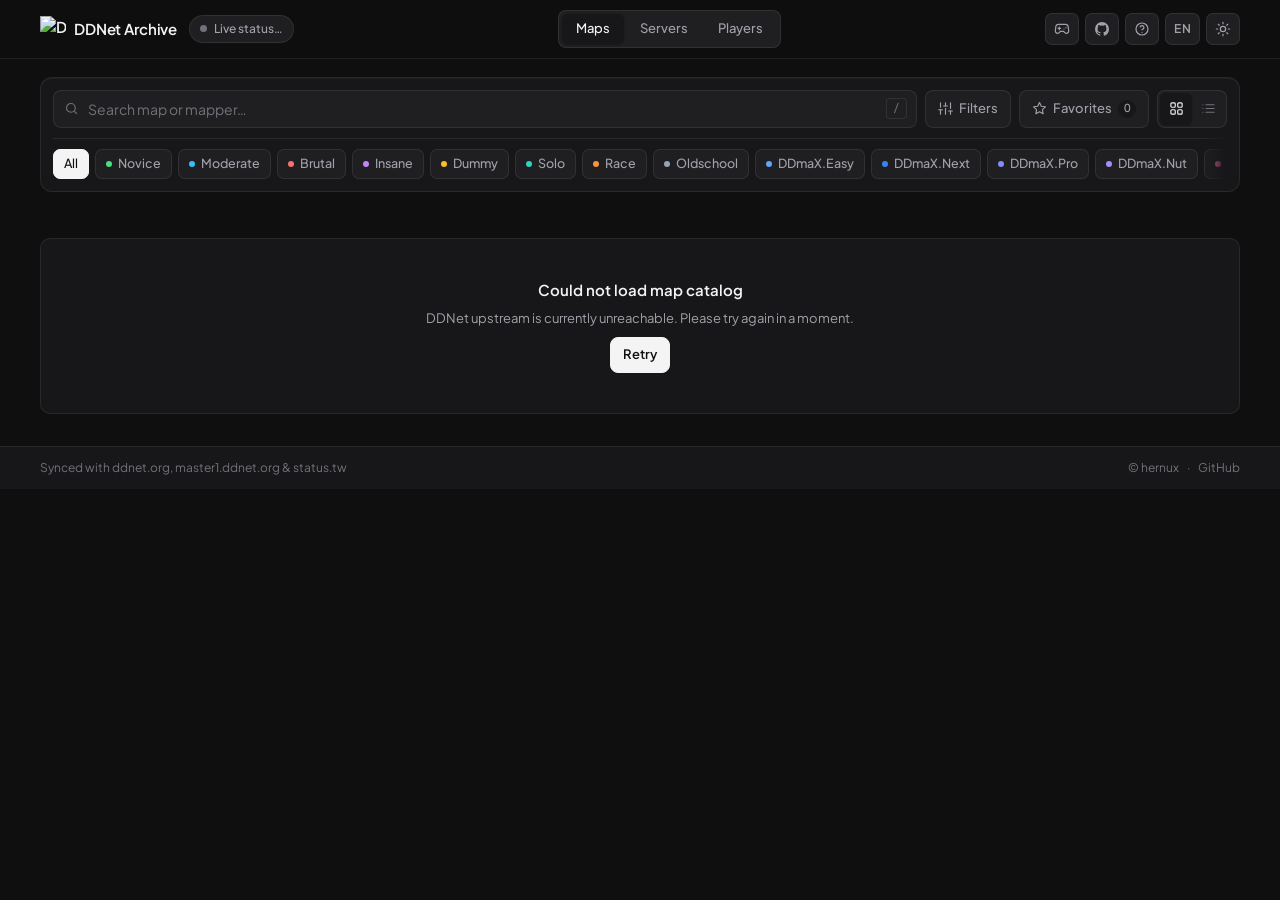
==== index.html @ 68f36be0 "feat(maps): add My Profile tracking and Unfinished Maps point-grinding mode" ====
<!DOCTYPE html>
<html lang="en" data-theme="dark">
<head>
<script>
// Hostname-based redirect: production ddnet.pages.dev -> ddnet-archive.xyz (preserves branch previews like redesign.ddnet.pages.dev)
(function() {
  if (window.location.hostname === 'ddnet.pages.dev') {
    window.location.replace('https://ddnet-archive.xyz' + window.location.pathname + window.location.search + window.location.hash);
  }
})();
</script>
<script>
// Prevent dark/light theme flash before CSS parses
(function() {
  try {
    var saved = localStorage.getItem('ddnet_theme');
    document.documentElement.dataset.theme = saved === 'light' ? 'light' : 'dark';
  } catch (e) {
    document.documentElement.dataset.theme = 'dark';
  }
})();
</script>
<meta charset="UTF-8" />
<meta name="viewport" content="width=device-width, initial-scale=1.0, viewport-fit=cover" />
<title>DDNet Archive – Player Stats, Map Search &amp; DDNet Data</title>
<meta name="description" content="DDNet Archive provides fast access to DDNet player statistics, live map catalog, rankings and game data." />
<link rel="canonical" href="https://ddnet-archive.xyz/" />
<meta property="og:type" content="website" />
<meta property="og:site_name" content="DDNet Archive" />
<meta property="og:url" content="https://ddnet-archive.xyz/" />
<meta property="og:title" content="DDNet Archive – Player Stats, Map Search &amp; DDNet Data" />
<meta property="og:description" content="DDNet Archive provides fast access to DDNet player statistics, live map catalog, rankings and game data." />
<meta property="og:image" content="https://ddnet-archive.xyz/og-image.jpg" />
<meta property="og:image:width" content="1376" />
<meta property="og:image:height" content="768" />
<meta name="twitter:card" content="summary_large_image" />
<meta name="twitter:url" content="https://ddnet-archive.xyz/" />
<meta name="twitter:title" content="DDNet Archive – Player Stats, Map Search &amp; DDNet Data" />
<meta name="twitter:description" content="DDNet Archive provides fast access to DDNet player statistics, live map catalog, rankings and game data." />
<meta name="twitter:image" content="https://ddnet-archive.xyz/og-image.jpg" />
<!-- JSONLD_START -->
<script type="application/ld+json">{"@context":"https://schema.org","@type":"WebSite","name":"DDNet Archive","url":"https://ddnet-archive.xyz/","description":"Live DDNet map catalog, rankings, and player statistics auto-synced with ddnet.org.","potentialAction":{"@type":"SearchAction","target":{"@type":"EntryPoint","urlTemplate":"https://ddnet-archive.xyz/?q={search_term_string}"},"query-input":"required name=search_term_string"}}</script>
<!-- JSONLD_END -->
<link rel="icon" type="image/x-icon" href="/favicon.ico" />
<link rel="icon" type="image/png" sizes="32x32" href="/favicon-32x32.png" />
<link rel="icon" type="image/png" sizes="16x16" href="/favicon-16x16.png" />
<link rel="apple-touch-icon" sizes="180x180" href="/apple-touch-icon.png" />
<link rel="preconnect" href="https://fonts.googleapis.com" />
<link rel="preconnect" href="https://fonts.gstatic.com" crossorigin />
<link href="https://fonts.googleapis.com/css2?family=Plus+Jakarta+Sans:wght@400;500;600;700&family=JetBrains+Mono:wght@400;500&display=swap" rel="stylesheet" />
<link rel="stylesheet" href="/assets/styles.css?v=20261126m1" />
</head>
<body>
  <header class="topbar">
    <div class="topbar-inner">
      <div class="topbar-left">
        <a href="/" class="brand" id="brandLink">
          <img src="/apple-touch-icon.png" alt="DDNet" class="brand-logo" width="26" height="26" />
          <span class="brand-name" data-i18n="brand">DDNet Archive</span>
        </a>
        <button type="button" class="live-pill" id="liveStatusBtn" data-i18n-title="liveBtnTitle" title="Live DDNet, KoG, and community servers status">
          <span class="live-dot" aria-hidden="true"></span>
          <span id="liveStatusText" data-i18n="liveConnecting">Live status…</span>
        </button>
      </div>

      <nav class="nav-tabs" aria-label="Primary">
        <button type="button" class="nav-tab active" id="navMaps" data-tab="maps" data-i18n="navMaps">Maps</button>
        <button type="button" class="nav-tab" id="navServers" data-tab="servers" data-i18n="navServers">Servers</button>
        <button type="button" class="nav-tab" id="navPlayers" data-tab="players" data-i18n="navPlayers">Players</button>
      </nav>

      <div class="topbar-actions">
        <a class="icon-btn" id="steamBtn" href="steam://rungameid/412220" data-i18n-title="steamBtnTitle" title="Launch DDNet on Steam"></a>
        <a class="icon-btn" id="githubBtn" href="https://github.com/ddnet/ddnet-maps" target="_blank" rel="noopener noreferrer" data-i18n-title="githubBtnTitle" title="Official ddnet-maps GitHub repository"></a>
        <button type="button" class="icon-btn" id="guideBtn" data-i18n-title="guideBtnTitle" title="Map setup &amp; Dummy Fly guide" aria-label="Map setup &amp; Dummy Fly guide"></button>
        <button type="button" class="lang-btn" id="langBtn" data-i18n-title="langBtnTitle" title="Switch language (TR / EN)">EN</button>
        <button type="button" class="icon-btn" id="themeBtn" data-i18n-title="themeBtnTitle" title="Toggle color theme"></button>
      </div>
    </div>
  </header>

  <main class="container">
    <h1 id="homeSrHeading" class="sr-only">DDNet Archive – Live DDNet Map Catalog, Rankings &amp; Player Statistics</h1>
    <!-- SSR_SLOT -->
    <!-- Maps View -->
    <section id="mapsView" aria-label="Maps">
      <div class="controls-panel">
        <div class="toolbar">
          <div class="search-wrap">
            <span class="search-leading" id="mapSearchIcon"></span>
            <input
              type="search"
              id="mapSearch"
              class="input search-input"
              autocomplete="off"
              spellcheck="false"
              data-i18n-placeholder="mapSearchPlaceholder"
              placeholder="Search map or mapper…"
            />
            <kbd class="kbd-hint" aria-hidden="true">/</kbd>
            <button type="button" class="clear-btn hidden" id="mapSearchClear" data-i18n-title="clearSearch" aria-label="Clear"></button>
            <div class="dropdown hidden" id="mapAutocomplete" role="listbox"></div>
          </div>

          <div class="toolbar-actions toolbar-actions-compact">
            <button type="button" class="btn btn-toggle" id="mapsFiltersToggleBtn" aria-expanded="false" aria-controls="mapsFilterDrawer">
              <span class="btn-icon" id="mapsFiltersBtnIcon"></span>
              <span data-i18n="filtersBtn">Filters</span>
              <span class="count-badge hidden" id="mapsFilterCountBadge">0</span>
            </button>

            <button type="button" class="btn btn-toggle" id="favOnlyBtn" aria-pressed="false">
              <span class="btn-icon" id="favBtnIcon"></span>
              <span data-i18n="favOnly">Favorites</span>
              <span class="count-badge" id="favCountBadge">0</span>
            </button>

            <div class="segmented" role="group" aria-label="View mode">
              <button type="button" class="seg-btn active" id="viewGridBtn" data-view="grid" data-i18n-title="viewGridTitle" title="Card grid view"></button>
              <button type="button" class="seg-btn" id="viewTableBtn" data-view="table" data-i18n-title="viewTableTitle" title="Table view"></button>
            </div>
          </div>
        </div>

        <div class="filter-drawer hidden" id="mapsFilterDrawer">
          <div class="filter-drawer-grid">
            <label class="filter-field">
              <span class="filter-field-label" data-i18n="filterDifficultyHeading">Difficulty</span>
              <select id="difficultySelect" class="select" aria-label="Difficulty">
                <option value="" data-i18n="allDifficulties">All difficulties</option>
                <option value="0" data-i18n="starZero">0 Stars</option>
                <option value="1" data-i18n-star="1">1 Stars</option>
                <option value="2" data-i18n-star="2">2 Stars</option>
                <option value="3" data-i18n-star="3">3 Stars</option>
                <option value="4" data-i18n-star="4">4 Stars</option>
                <option value="5" data-i18n-star="5">5 Stars</option>
              </select>
            </label>

            <label class="filter-field">
              <span class="filter-field-label" data-i18n="filterSortHeading">Sort</span>
              <select id="sortSelect" class="select" aria-label="Sort">
                <option value="release-desc" data-i18n="sortReleaseDesc">Newest</option>
                <option value="live-desc" data-i18n="sortLiveDesc">Most Played Now</option>
                <option value="name-asc" data-i18n="sortNameAsc">A → Z</option>
                <option value="name-desc" data-i18n="sortNameDesc">Z → A</option>
                <option value="diff-asc" data-i18n="sortDiffAsc">Easy → Hard</option>
                <option value="diff-desc" data-i18n="sortDiffDesc">Hard → Easy</option>
                <option value="points-desc" data-i18n="sortPointsDesc">Most Points</option>
                <option value="finishes-desc" data-i18n="sortFinishesDesc">Most Finished (Easiest)</option>
              </select>
            </label>

            <label class="filter-field">
              <span class="filter-field-label" data-i18n="filterTileHeading">Mechanic / Tile</span>
              <select id="tileSelect" class="select" aria-label="Mechanic">
                <option value="" data-i18n="allTiles">All mechanics</option>
              </select>
            </label>

            <label class="filter-field">
              <span class="filter-field-label" data-i18n="filterCompletionHeading">My Status</span>
              <select id="completionSelect" class="select" aria-label="Completion status">
                <option value="" data-i18n="completionAll">All maps</option>
                <option value="unfinished" data-i18n="completionUnfinished">Unfinished only</option>
                <option value="finished" data-i18n="completionFinished">Finished only</option>
              </select>
            </label>

            <div class="filter-field filter-field-action">
              <span class="filter-field-label" aria-hidden="true">&nbsp;</span>
              <button type="button" class="btn" id="randomMapBtn" data-i18n-title="randomMapTitle" title="Open a random map from current results (R)">
                <span class="btn-icon" id="randomBtnIcon"></span>
                <span data-i18n="randomMap">Random</span>
              </button>
            </div>
          </div>

          <div class="my-player-bar" id="myPlayerBar"></div>

          <div class="quick-tiles-wrap">
            <span class="quick-tiles-label" data-i18n="popularTilesLabel">Popular mechanics</span>
            <div class="quick-tiles-row" id="quickTilesRow"></div>
          </div>
        </div>

        <div class="category-strip" id="categoryStrip" role="tablist" aria-label="Categories">
          <a href="/" class="cat-pill active" data-cat-filter=""><span>All</span></a>
          <a href="/category/Novice" class="cat-pill" data-cat-filter="Novice" data-cat="Novice"><span class="cat-dot" aria-hidden="true"></span><span>Novice</span></a>
          <a href="/category/Moderate" class="cat-pill" data-cat-filter="Moderate" data-cat="Moderate"><span class="cat-dot" aria-hidden="true"></span><span>Moderate</span></a>
          <a href="/category/Brutal" class="cat-pill" data-cat-filter="Brutal" data-cat="Brutal"><span class="cat-dot" aria-hidden="true"></span><span>Brutal</span></a>
          <a href="/category/Insane" class="cat-pill" data-cat-filter="Insane" data-cat="Insane"><span class="cat-dot" aria-hidden="true"></span><span>Insane</span></a>
          <a href="/category/Dummy" class="cat-pill" data-cat-filter="Dummy" data-cat="Dummy"><span class="cat-dot" aria-hidden="true"></span><span>Dummy</span></a>
          <a href="/category/Solo" class="cat-pill" data-cat-filter="Solo" data-cat="Solo"><span class="cat-dot" aria-hidden="true"></span><span>Solo</span></a>
          <a href="/category/Race" class="cat-pill" data-cat-filter="Race" data-cat="Race"><span class="cat-dot" aria-hidden="true"></span><span>Race</span></a>
          <a href="/category/Oldschool" class="cat-pill" data-cat-filter="Oldschool" data-cat="Oldschool"><span class="cat-dot" aria-hidden="true"></span><span>Oldschool</span></a>
          <a href="/category/DDmaX.Easy" class="cat-pill" data-cat-filter="DDmaX.Easy" data-cat="DDmaX.Easy"><span class="cat-dot" aria-hidden="true"></span><span>DDmaX.Easy</span></a>
          <a href="/category/DDmaX.Next" class="cat-pill" data-cat-filter="DDmaX.Next" data-cat="DDmaX.Next"><span class="cat-dot" aria-hidden="true"></span><span>DDmaX.Next</span></a>
          <a href="/category/DDmaX.Pro" class="cat-pill" data-cat-filter="DDmaX.Pro" data-cat="DDmaX.Pro"><span class="cat-dot" aria-hidden="true"></span><span>DDmaX.Pro</span></a>
          <a href="/category/DDmaX.Nut" class="cat-pill" data-cat-filter="DDmaX.Nut" data-cat="DDmaX.Nut"><span class="cat-dot" aria-hidden="true"></span><span>DDmaX.Nut</span></a>
          <a href="/category/Fun" class="cat-pill" data-cat-filter="Fun" data-cat="Fun"><span class="cat-dot" aria-hidden="true"></span><span>Fun</span></a>
          <a href="/category/Event" class="cat-pill" data-cat-filter="Event" data-cat="Event"><span class="cat-dot" aria-hidden="true"></span><span>Event</span></a>
        </div>
      </div>

      <div class="meta-bar">
        <div class="meta-left" id="resultsMeta"></div>
        <div class="meta-right" id="activeFilters"></div>
      </div>

      <div id="mapsSkeleton" class="skeleton-list"></div>

      <div id="mapsError" class="state-box hidden">
        <div class="state-title" data-i18n="mapsLoadErrorTitle">Could not load map catalog</div>
        <div class="state-hint" data-i18n="mapsLoadErrorHint">DDNet upstream is currently unreachable. Please try again in a moment.</div>
        <button type="button" class="btn btn-primary" id="retryMapsBtn" data-i18n="retryBtn">Retry</button>
      </div>

      <div id="mapsEmpty" class="state-box hidden">
        <div class="state-title" data-i18n="emptyTitle">No maps match your filters</div>
        <div class="state-hint" data-i18n="emptyHint">Try adjusting your search query or clearing active filters.</div>
        <button type="button" class="btn" id="emptyClearBtn" data-i18n="clearAllFilters">Clear filters</button>
      </div>

      <div class="table-wrap hidden" id="mapsTableWrap">
        <table class="maps-table">
          <thead>
            <tr>
              <th class="col-fav"></th>
              <th data-i18n="colMap">Map</th>
              <th data-i18n="colCategory">Category</th>
              <th data-i18n="colDifficulty">Difficulty</th>
              <th class="col-num col-points" data-i18n="colPoints">Points</th>
              <th class="col-mapper" data-i18n="colMapper">Mapper</th>
              <th class="col-release" data-i18n="colRelease">Released</th>
              <th class="col-actions"></th>
            </tr>
          </thead>
          <tbody id="mapsTableBody"></tbody>
        </table>
      </div>

      <div class="maps-grid hidden" id="mapsGrid"></div>

      <div class="pagination-bar hidden" id="paginationBar">
        <div class="page-summary" id="pageSummary"></div>
        <div class="page-controls">
          <button type="button" class="btn btn-icon-only" id="prevPageBtn" data-i18n-title="prevPage" aria-label="Previous"></button>
          <span class="page-indicator" id="pageIndicator"></span>
          <button type="button" class="btn btn-icon-only" id="nextPageBtn" data-i18n-title="nextPage" aria-label="Next"></button>
          <select id="pageSizeSelect" class="select select-sm" data-i18n-title="perPageLabel" aria-label="Per page">
            <option value="30" data-i18n-pagesize="30">30 / page</option>
            <option value="60" data-i18n-pagesize="60">60 / page</option>
            <option value="100" data-i18n-pagesize="100">100 / page</option>
          </select>
        </div>
      </div>
    </section>

    <!-- Servers View -->
    <section id="serversView" class="hidden" aria-label="Servers">
      <div class="controls-panel">
        <div class="toolbar">
          <div class="search-wrap">
            <span class="search-leading" id="serverSearchIcon"></span>
            <input
              type="search"
              id="serverSearch"
              class="input search-input"
              autocomplete="off"
              spellcheck="false"
              data-i18n-placeholder="serversSearchPlaceholder"
              placeholder="Search server, map, mode, or player…"
            />
            <kbd class="kbd-hint" aria-hidden="true">/</kbd>
            <button type="button" class="clear-btn hidden" id="serverSearchClear" data-i18n-title="clearSearch" aria-label="Clear"></button>
          </div>

          <div class="toolbar-actions toolbar-actions-compact">
            <div class="segmented segmented-text" role="group" aria-label="Server ranking mode">
              <button type="button" class="seg-btn active" id="serverModeLiveBtn" data-i18n="serversTabLive">Live</button>
              <button type="button" class="seg-btn" id="serverModeWeeklyBtn" data-i18n="serversTabWeekly">Weekly</button>
            </div>

            <button type="button" class="btn btn-toggle" id="serversFiltersToggleBtn" aria-expanded="false" aria-controls="serversFilterDrawer">
              <span class="btn-icon" id="serversFiltersBtnIcon"></span>
              <span data-i18n="filtersBtn">Filters</span>
              <span class="count-badge hidden" id="serversFilterCountBadge">0</span>
            </button>

            <button type="button" class="btn btn-icon-only" id="serverRefreshBtn" data-i18n-title="serversRefresh" title="Refresh" aria-label="Refresh"></button>
          </div>
        </div>

        <div class="filter-drawer hidden" id="serversFilterDrawer">
          <div class="filter-drawer-grid">
            <label class="filter-field">
              <span class="filter-field-label" data-i18n="filterModeHeading">Game Mode</span>
              <select id="serverModeSelect" class="select" aria-label="Mode">
                <option value="" data-i18n="serversAllModes">All modes</option>
              </select>
            </label>

            <label class="filter-field">
              <span class="filter-field-label" data-i18n="filterRegionHeading">Region</span>
              <select id="serverRegionSelect" class="select" aria-label="Region">
                <option value="" data-i18n="serversAllRegions">All regions</option>
                <option value="eu" data-i18n="regionEu">Europe (EU)</option>
                <option value="na" data-i18n="regionNa">North America (NA)</option>
                <option value="sa" data-i18n="regionSa">South America (SA)</option>
                <option value="as" data-i18n="regionAs">Asia (AS)</option>
                <option value="af" data-i18n="regionAf">Africa (AF)</option>
                <option value="oc" data-i18n="regionOc">Oceania (OC)</option>
                <option value="other" data-i18n="regionOther">Other Region</option>
              </select>
            </label>

            <div class="filter-field filter-field-action">
              <span class="filter-field-label" aria-hidden="true">&nbsp;</span>
              <button type="button" class="btn btn-toggle active" id="serverActiveOnlyBtn" aria-pressed="true">
                <span data-i18n="serversWithPlayersOnly">With players only</span>
              </button>
            </div>
          </div>
        </div>

        <div class="category-strip community-pill-strip" id="communityStrip" role="tablist" aria-label="Communities"></div>
      </div>

      <div class="meta-bar">
        <div class="meta-left" id="serversMeta"></div>
        <div class="meta-right" id="serversActiveFilters"></div>
      </div>

      <div id="serversSkeleton" class="skeleton-list hidden"></div>

      <div id="serversError" class="state-box hidden">
        <div class="state-title" data-i18n="serversErrorTitle">Could not load live servers</div>
        <div class="state-hint" data-i18n="serversErrorHint">Master server list is currently unreachable.</div>
        <button type="button" class="btn btn-primary" id="retryServersBtn" data-i18n="retryBtn">Retry</button>
      </div>

      <div id="serversEmpty" class="state-box hidden">
        <div class="state-title" data-i18n="serversEmptyTitle">No servers match your filters</div>
        <div class="state-hint" data-i18n="serversEmptyHint">Try adjusting your search or disabling "With players only".</div>
        <button type="button" class="btn" id="serversEmptyClearBtn" data-i18n="clearAllFilters">Clear filters</button>
      </div>

      <div class="servers-list hidden" id="serversList"></div>
    </section>

    <!-- Players View -->
    <section id="playersView" class="hidden" aria-label="Players">
      <div class="player-search-panel">
        <div class="search-wrap search-wrap-lg">
          <span class="search-leading" id="playerSearchIcon"></span>
          <input
            type="search"
            id="playerSearch"
            class="input search-input"
            autocomplete="off"
            spellcheck="false"
            data-i18n-placeholder="playerSearchPlaceholder"
            placeholder="Enter player name (e.g. BannZay)…"
          />
          <button type="button" class="clear-btn hidden" id="playerSearchClear" data-i18n-title="clearSearch" aria-label="Clear"></button>
          <div class="dropdown hidden" id="playerAutocomplete" role="listbox"></div>
        </div>

        <div class="quick-lists" id="playerQuickLists">
          <div class="quick-group hidden" id="playerFavSection">
            <span class="quick-label" data-i18n="playerFavoritesTitle">Favorite Players</span>
            <div class="quick-chips" id="playerFavList"></div>
          </div>
          <div class="quick-group hidden" id="playerHistorySection">
            <span class="quick-label" data-i18n="playerHistoryTitle">Recent Searches</span>
            <div class="quick-chips" id="playerHistoryList"></div>
          </div>
        </div>
      </div>

      <div id="playerProfile"></div>
    </section>
  </main>

  <footer class="footer">
    <div class="footer-inner">
      <span data-i18n="footerSource">Auto-synced with ddnet.org</span>
      <span class="footer-links">
        <span data-i18n="footerAuthor">© hernux</span>
        <span aria-hidden="true">·</span>
        <a href="https://github.com/iHernux/ddnet" target="_blank" rel="noopener noreferrer" data-i18n="footerRepo">GitHub</a>
      </span>
    </div>
  </footer>

  <!-- Map Detail Modal -->
  <div class="modal-backdrop hidden" id="mapModal" role="dialog" aria-modal="true" aria-labelledby="mapModalTitle">
    <div class="modal modal-lg">
      <div class="modal-header">
        <h2 class="modal-title" id="mapModalTitle">Map</h2>
        <button type="button" class="icon-btn" id="mapModalClose" data-i18n-title="closeLabel" aria-label="Close"></button>
      </div>
      <div class="modal-body" id="mapModalBody"></div>
    </div>
  </div>

  <!-- Live Network Modal -->
  <div class="modal-backdrop hidden" id="liveModal" role="dialog" aria-modal="true" aria-labelledby="liveModalTitle">
    <div class="modal modal-md">
      <div class="modal-header">
        <h2 class="modal-title" id="liveModalTitle" data-i18n="liveModalTitle">Live DDNet Network Status</h2>
        <button type="button" class="icon-btn" id="liveModalClose" data-i18n-title="closeLabel" aria-label="Close"></button>
      </div>
      <div class="modal-body" id="liveModalBody"></div>
    </div>
  </div>

  <!-- Guide & Info Modal -->
  <div class="modal-backdrop hidden" id="guideModal" role="dialog" aria-modal="true" aria-labelledby="guideModalTitle">
    <div class="modal modal-lg">
      <div class="modal-header">
        <h2 class="modal-title" id="guideModalTitle" data-i18n="guideModalTitle">DDNet Guide &amp; Tips</h2>
        <button type="button" class="icon-btn" id="guideModalClose" data-i18n-title="closeLabel" aria-label="Close"></button>
      </div>
      <div class="modal-body" id="guideModalBody"></div>
    </div>
  </div>

  <!-- Image Lightbox -->
  <div class="lightbox-backdrop hidden" id="imageLightbox" role="dialog" aria-modal="true" aria-label="Map image preview">
    <button type="button" class="icon-btn lightbox-close" id="imageLightboxClose" data-i18n-title="closeLabel" aria-label="Close"></button>
    <img id="imageLightboxImg" class="lightbox-img" src="" alt="" />
  </div>

  <div class="toast" id="toast" role="status" aria-live="polite"></div>

  <script type="module" src="/assets/app.js?v=20261126m1"></script>
</body>
</html>
---- assets/styles.css ----
:root,
[data-theme='dark'] {
  --bg: #0f0f10;
  --surface: #171719;
  --surface-2: #1f1f22;
  --surface-hover: #27272b;
  --topbar-bg: rgba(15, 15, 16, 0.84);
  --border: rgba(255, 255, 255, 0.08);
  --border-strong: rgba(255, 255, 255, 0.16);
  --text: #f4f4f5;
  --text-secondary: #a1a1aa;
  --text-muted: #71717a;
  --ink-bg: #f4f4f5;
  --ink-hover: #e4e4e7;
  --ink-fg: #0f0f10;
  --star: #e6a832;
  --star-soft: rgba(230, 168, 50, 0.14);
  --star-border: rgba(230, 168, 50, 0.32);
  --focus-ring: rgba(244, 244, 245, 0.28);
  --card-shadow: inset 0 1px 0 rgba(255, 255, 255, 0.04);
  --card-shadow-hover: 0 10px 28px rgba(0, 0, 0, 0.42), inset 0 1px 0 rgba(255, 255, 255, 0.06);
  --success: #34d399;
  --success-soft: rgba(52, 211, 153, 0.16);
  --danger: #f87171;
  --shadow-lg: 0 24px 52px rgba(0, 0, 0, 0.52);
  --shadow-sm: 0 6px 18px rgba(0, 0, 0, 0.32);
  color-scheme: dark;
}

[data-theme='light'] {
  --bg: #f5f4f0;
  --surface: #ffffff;
  --surface-2: #f0efe9;
  --surface-hover: #e7e5dd;
  --topbar-bg: rgba(245, 244, 240, 0.84);
  --border: rgba(24, 24, 27, 0.09);
  --border-strong: rgba(24, 24, 27, 0.18);
  --text: #18181b;
  --text-secondary: #52525b;
  --text-muted: #71717a;
  --ink-bg: #18181b;
  --ink-hover: #27272a;
  --ink-fg: #fafaf9;
  --star: #c98412;
  --star-soft: rgba(201, 132, 18, 0.11);
  --star-border: rgba(201, 132, 18, 0.3);
  --focus-ring: rgba(24, 24, 27, 0.24);
  --card-shadow: 0 1px 2px rgba(24, 24, 27, 0.05), 0 1px 3px rgba(24, 24, 27, 0.03);
  --card-shadow-hover: 0 10px 24px rgba(24, 24, 27, 0.09);
  --success: #16a34a;
  --success-soft: rgba(22, 163, 74, 0.14);
  --danger: #dc2626;
  --shadow-lg: 0 20px 44px rgba(24, 24, 27, 0.14);
  --shadow-sm: 0 4px 12px rgba(24, 24, 27, 0.08);
  color-scheme: light;
}

*,
*::before,
*::after {
  box-sizing: border-box;
}

html {
  overflow-x: clip;
}

html,
body {
  margin: 0;
  padding: 0;
  min-height: 100%;
  background: var(--bg);
  color: var(--text);
  font-family: 'Plus Jakarta Sans', -apple-system, BlinkMacSystemFont, 'Segoe UI', Roboto, sans-serif;
  font-size: 14px;
  line-height: 1.5;
  -webkit-font-smoothing: antialiased;
}

body {
  display: flex;
  flex-direction: column;
}

html.modal-open {
  overflow: hidden;
}

body.modal-open {
  position: fixed;
  left: 0;
  right: 0;
  width: 100%;
  overflow: hidden;
}

a {
  color: inherit;
  text-decoration: none;
}

button,
input,
select {
  font: inherit;
  color: inherit;
}

.hidden {
  display: none !important;
}

.sr-only {
  position: absolute;
  width: 1px;
  height: 1px;
  padding: 0;
  margin: -1px;
  overflow: hidden;
  clip: rect(0, 0, 0, 0);
  white-space: nowrap;
  border: 0;
}

.muted {
  color: var(--text-muted);
}

.tabular {
  font-variant-numeric: tabular-nums;
}

.mono {
  font-family: 'JetBrains Mono', ui-monospace, SFMono-Regular, Menlo, monospace;
  font-variant-numeric: tabular-nums;
}

/* Topbar */
.topbar {
  position: sticky;
  top: 0;
  z-index: 40;
  background: var(--topbar-bg);
  backdrop-filter: blur(12px);
  -webkit-backdrop-filter: blur(12px);
  border-bottom: 1px solid var(--border);
}

.topbar-inner {
  max-width: 1240px;
  margin: 0 auto;
  padding: 10px 20px;
  display: flex;
  align-items: center;
  justify-content: space-between;
  gap: 16px;
}

.topbar-left {
  display: flex;
  align-items: center;
  gap: 12px;
  min-width: 0;
}

.brand {
  display: inline-flex;
  align-items: center;
  gap: 8px;
  font-weight: 600;
  font-size: 15px;
  letter-spacing: -0.01em;
  color: var(--text);
  white-space: nowrap;
}

.brand-logo {
  width: 26px;
  height: 26px;
  object-fit: contain;
  display: block;
  flex-shrink: 0;
}

.live-pill {
  display: inline-flex;
  align-items: center;
  gap: 7px;
  padding: 4px 10px;
  border-radius: 999px;
  background: var(--surface-2);
  border: 1px solid var(--border);
  font-size: 12px;
  font-weight: 500;
  color: var(--text-secondary);
  cursor: pointer;
  white-space: nowrap;
  transition: border-color 0.15s, color 0.15s, background 0.15s;
}

.live-pill:hover {
  border-color: var(--border-strong);
  color: var(--text);
  background: var(--surface-hover);
}

.live-dot {
  width: 7px;
  height: 7px;
  border-radius: 50%;
  background: var(--text-muted);
  flex-shrink: 0;
}

.live-pill.online .live-dot {
  background: var(--success);
  box-shadow: 0 0 0 3px var(--success-soft);
}

.nav-tabs {
  display: inline-flex;
  align-items: center;
  padding: 3px;
  background: var(--surface-2);
  border: 1px solid var(--border);
  border-radius: 8px;
  gap: 2px;
}

.nav-tab {
  border: none;
  background: transparent;
  color: var(--text-secondary);
  padding: 5px 14px;
  border-radius: 6px;
  font-size: 13px;
  font-weight: 500;
  cursor: pointer;
  transition: background 0.15s, color 0.15s;
}

.nav-tab:hover {
  color: var(--text);
}

.nav-tab.active {
  background: var(--surface);
  color: var(--text);
  box-shadow: 0 1px 2px rgba(0, 0, 0, 0.2);
}

.topbar-actions {
  display: flex;
  align-items: center;
  gap: 6px;
}

.icon-btn,
.lang-btn {
  display: inline-flex;
  align-items: center;
  justify-content: center;
  height: 32px;
  min-width: 32px;
  padding: 0 8px;
  border-radius: 7px;
  border: 1px solid var(--border);
  background: var(--surface-2);
  color: var(--text-secondary);
  cursor: pointer;
  transition: border-color 0.15s, color 0.15s, background 0.15s;
}

.icon-btn:hover,
.lang-btn:hover {
  border-color: var(--border-strong);
  color: var(--text);
  background: var(--surface-hover);
}

.lang-btn {
  font-size: 12px;
  font-weight: 600;
  letter-spacing: 0.03em;
}

/* Main Container */
.container {
  width: 100%;
  max-width: 1240px;
  margin: 0 auto;
  padding: 18px 20px 32px;
  flex: 1;
}

/* Controls Dock */
.controls-panel {
  background: var(--surface);
  border: 1px solid var(--border);
  border-radius: 12px;
  padding: 12px;
  margin-bottom: 12px;
  box-shadow: var(--card-shadow);
  display: flex;
  flex-direction: column;
  gap: 10px;
}

.toolbar {
  display: flex;
  flex-wrap: wrap;
  align-items: center;
  gap: 8px;
  margin-bottom: 0;
}

.toolbar-selects,
.toolbar-actions {
  display: contents;
}

.controls-panel .input,
.controls-panel .select,
.controls-panel .btn,
.controls-panel .segmented {
  height: 38px;
  background-color: var(--surface-2);
}

.controls-panel .btn-toggle.active {
  background: var(--ink-bg);
  border-color: var(--ink-bg);
  color: var(--ink-fg);
}

.controls-panel .seg-btn {
  height: 32px;
}

.controls-panel .seg-btn.active {
  background: var(--surface);
  box-shadow: 0 1px 2px rgba(0, 0, 0, 0.22);
}

.search-wrap {
  position: relative;
  flex: 1 1 260px;
  min-width: 200px;
  display: flex;
  align-items: center;
}

.search-wrap-lg {
  max-width: 560px;
  width: 100%;
}

.search-leading {
  position: absolute;
  left: 11px;
  display: inline-flex;
  color: var(--text-muted);
  pointer-events: none;
}

.input {
  width: 100%;
  height: 36px;
  background: var(--surface);
  border: 1px solid var(--border);
  border-radius: 8px;
  color: var(--text);
  padding: 0 36px 0 34px;
  outline: none;
  transition: border-color 0.15s, background 0.15s;
}

.input::placeholder {
  color: var(--text-muted);
}

.input:focus {
  border-color: var(--focus-ring);
}

.input::-webkit-search-cancel-button {
  -webkit-appearance: none;
  appearance: none;
}

.kbd-hint {
  position: absolute;
  right: 10px;
  padding: 1px 6px;
  border-radius: 4px;
  border: 1px solid var(--border);
  background: var(--surface-2);
  color: var(--text-muted);
  font-family: 'JetBrains Mono', monospace;
  font-size: 11px;
  pointer-events: none;
}

.search-wrap.has-value .kbd-hint,
.input:focus ~ .kbd-hint {
  display: none;
}

.clear-btn {
  position: absolute;
  right: 8px;
  display: inline-flex;
  align-items: center;
  justify-content: center;
  width: 22px;
  height: 22px;
  border: none;
  background: var(--surface-2);
  color: var(--text-secondary);
  border-radius: 5px;
  cursor: pointer;
}

.clear-btn:hover {
  color: var(--text);
  background: var(--surface-hover);
}

.select {
  height: 36px;
  padding: 0 30px 0 11px;
  border-radius: 8px;
  border: 1px solid var(--border);
  background-color: var(--surface);
  background-image: url("data:image/svg+xml,%3Csvg xmlns='http://www.w3.org/2000/svg' width='14' height='14' viewBox='0 0 24 24' fill='none' stroke='%238b95a7' stroke-width='2' stroke-linecap='round' stroke-linejoin='round'%3E%3Cpath d='m6 9 6 6 6-6'/%3E%3C/svg%3E");
  background-repeat: no-repeat;
  background-position: right 10px center;
  background-size: 14px 14px;
  -webkit-appearance: none;
  appearance: none;
  color: var(--text);
  font-size: 13px;
  cursor: pointer;
  outline: none;
  text-overflow: ellipsis;
}

#difficultySelect {
  width: 146px;
}

#sortSelect {
  width: 156px;
}

.select:focus,
.select:hover {
  border-color: var(--border-strong);
}

.select-sm {
  height: 32px;
  font-size: 12px;
  padding: 0 26px 0 9px;
  background-position: right 7px center;
}

.btn {
  display: inline-flex;
  align-items: center;
  justify-content: center;
  gap: 6px;
  height: 36px;
  padding: 0 12px;
  border-radius: 8px;
  border: 1px solid var(--border);
  background: var(--surface);
  color: var(--text-secondary);
  font-size: 13px;
  font-weight: 500;
  cursor: pointer;
  white-space: nowrap;
  transition: border-color 0.15s, color 0.15s, background 0.15s;
}

.btn:hover:not(:disabled) {
  border-color: var(--border-strong);
  color: var(--text);
  background: var(--surface-hover);
}

.btn:disabled {
  opacity: 0.45;
  cursor: not-allowed;
}

.btn-primary {
  background: var(--ink-bg);
  border-color: var(--ink-bg);
  color: var(--ink-fg);
  font-weight: 600;
}

.btn-primary:hover:not(:disabled) {
  background: var(--ink-hover);
  border-color: var(--ink-hover);
  color: var(--ink-fg);
}

.btn-sm {
  height: 30px;
  padding: 0 10px;
  font-size: 12px;
}

.btn-icon-only {
  width: 32px;
  height: 32px;
  padding: 0;
}

.btn-icon {
  display: inline-flex;
}

.btn-toggle.active {
  background: var(--ink-bg);
  border-color: var(--ink-bg);
  color: var(--ink-fg);
}

.count-badge {
  display: inline-flex;
  align-items: center;
  justify-content: center;
  min-width: 18px;
  height: 18px;
  padding: 0 5px;
  border-radius: 999px;
  background: var(--surface);
  color: var(--text-secondary);
  font-size: 11px;
  font-variant-numeric: tabular-nums;
}

.btn-toggle.active .count-badge {
  background: rgba(128, 128, 128, 0.24);
  color: var(--ink-fg);
  font-weight: 600;
}

.segmented {
  display: inline-flex;
  padding: 2px;
  border-radius: 8px;
  border: 1px solid var(--border);
  background: var(--surface);
  height: 36px;
  align-items: center;
}

.seg-btn {
  display: inline-flex;
  align-items: center;
  justify-content: center;
  width: 32px;
  height: 30px;
  border: none;
  border-radius: 6px;
  background: transparent;
  color: var(--text-muted);
  cursor: pointer;
  transition: background 0.15s, color 0.15s;
}

.seg-btn:hover {
  color: var(--text);
}

.seg-btn.active {
  background: var(--surface-2);
  color: var(--text);
}

/* Autocomplete Dropdown */
.dropdown {
  position: absolute;
  top: calc(100% + 5px);
  left: 0;
  right: 0;
  z-index: 35;
  background: var(--surface);
  border: 1px solid var(--border-strong);
  border-radius: 9px;
  box-shadow: var(--shadow-lg);
  overflow: hidden;
  max-height: 320px;
  overflow-y: auto;
}

.dropdown-item {
  width: 100%;
  border: none;
  background: transparent;
  padding: 8px 12px;
  display: flex;
  align-items: center;
  justify-content: space-between;
  gap: 10px;
  text-align: left;
  cursor: pointer;
  border-bottom: 1px solid var(--border);
  transition: background 0.12s;
}

.dropdown-item:last-child {
  border-bottom: none;
}

.dropdown-item:hover,
.dropdown-item.selected {
  background: var(--surface-hover);
}

.dropdown-main {
  font-weight: 500;
  color: var(--text);
  overflow: hidden;
  text-overflow: ellipsis;
  white-space: nowrap;
}

.dropdown-sub {
  font-size: 12px;
  color: var(--text-muted);
  white-space: nowrap;
  flex-shrink: 0;
}

/* Category Strip */
.category-strip {
  display: flex;
  align-items: center;
  gap: 6px;
  overflow-x: auto;
  border-top: 1px solid var(--border);
  padding: 10px 24px 0 0;
  margin: 0;
  scrollbar-width: none;
  -webkit-mask-image: linear-gradient(to right, #000 0%, #000 calc(100% - 26px), transparent 100%);
  mask-image: linear-gradient(to right, #000 0%, #000 calc(100% - 26px), transparent 100%);
}

.category-strip::-webkit-scrollbar {
  display: none;
}

.cat-pill {
  display: inline-flex;
  align-items: center;
  gap: 6px;
  height: 30px;
  padding: 0 10px;
  border-radius: 7px;
  border: 1px solid var(--border);
  background: var(--surface-2);
  color: var(--text-secondary);
  font-size: 12.5px;
  font-weight: 500;
  cursor: pointer;
  white-space: nowrap;
  transition: border-color 0.15s, background 0.15s, color 0.15s;
}

.cat-pill:hover {
  border-color: var(--border-strong);
  color: var(--text);
}

.cat-pill.active {
  background: var(--ink-bg);
  border-color: var(--ink-bg);
  color: var(--ink-fg);
}

.cat-count {
  font-size: 11px;
  color: var(--text-muted);
  font-variant-numeric: tabular-nums;
}

.cat-pill.active .cat-count {
  color: var(--ink-fg);
  opacity: 0.72;
}

/* Meta Bar */
.meta-bar {
  display: flex;
  flex-wrap: wrap;
  align-items: center;
  justify-content: space-between;
  gap: 8px 16px;
  margin-bottom: 10px;
  min-height: 24px;
  font-size: 12.5px;
  color: var(--text-secondary);
}

.meta-left {
  display: flex;
  flex-wrap: wrap;
  align-items: center;
  gap: 8px;
}

.meta-sep {
  color: var(--border-strong);
}

.meta-refresh-btn {
  display: inline-flex;
  align-items: center;
  gap: 4px;
  border: none;
  background: transparent;
  color: var(--text-secondary);
  padding: 2px 6px;
  border-radius: 5px;
  font-size: 12px;
  cursor: pointer;
}

.meta-refresh-btn:hover {
  background: var(--surface-2);
  color: var(--text);
}

.meta-right {
  display: flex;
  flex-wrap: wrap;
  align-items: center;
  gap: 6px;
}

.filter-tag {
  display: inline-flex;
  align-items: center;
  gap: 5px;
  padding: 2px 8px;
  border-radius: 6px;
  background: var(--surface);
  border: 1px solid var(--border);
  font-size: 12px;
  color: var(--text-secondary);
  cursor: pointer;
}

.filter-tag:hover {
  border-color: var(--border-strong);
  color: var(--text);
}

.filter-reset {
  border: none;
  background: transparent;
  color: var(--text);
  font-size: 12px;
  font-weight: 500;
  cursor: pointer;
  padding: 2px 6px;
  text-decoration: underline;
  text-underline-offset: 2px;
}

.filter-reset:hover {
  opacity: 0.8;
}

/* Category Color Accents */
.cat-badge {
  display: inline-flex;
  align-items: center;
  gap: 5px;
  padding: 2px 8px;
  border-radius: 5px;
  font-size: 12px;
  font-weight: 500;
  border: 1px solid var(--border);
  background: var(--surface-2);
  color: var(--text-secondary);
  white-space: nowrap;
}

.cat-dot {
  width: 6px;
  height: 6px;
  border-radius: 50%;
  background: var(--cat-color, var(--text-muted));
  flex-shrink: 0;
}

[data-cat='Novice'] { --cat-color: #4ade80; }
[data-cat='Moderate'] { --cat-color: #38bdf8; }
[data-cat='Brutal'] { --cat-color: #f87171; }
[data-cat='Insane'] { --cat-color: #c084fc; }
[data-cat='Dummy'] { --cat-color: #fbbf24; }
[data-cat='Solo'] { --cat-color: #2dd4bf; }
[data-cat='Race'] { --cat-color: #fb923c; }
[data-cat='Oldschool'] { --cat-color: #94a3b8; }
[data-cat='DDmaX.Easy'] { --cat-color: #60a5fa; }
[data-cat='DDmaX.Next'] { --cat-color: #3b82f6; }
[data-cat='DDmaX.Pro'] { --cat-color: #818cf8; }
[data-cat='DDmaX.Nut'] { --cat-color: #a78bfa; }
[data-cat='Fun'] { --cat-color: #f472b6; }
[data-cat='Event'] { --cat-color: #facc15; }
[data-cat='Block'] { --cat-color: #f97316; }
[data-cat='Gores'] { --cat-color: #ef4444; }
[data-cat='FNG'] { --cat-color: #ec4899; }
[data-cat='Community'] { --cat-color: #14b8a6; }

.new-tag {
  display: inline-flex;
  align-items: center;
  padding: 1px 6px;
  border-radius: 4px;
  font-size: 10.5px;
  font-weight: 600;
  letter-spacing: 0.02em;
  text-transform: uppercase;
  background: var(--star-soft);
  border: 1px solid var(--star-border);
  color: var(--star);
}

/* Table View */
.table-wrap {
  background: var(--surface);
  border: 1px solid var(--border);
  border-radius: 10px;
  overflow-x: auto;
}

.maps-table {
  width: 100%;
  border-collapse: collapse;
  text-align: left;
}

.maps-table th {
  padding: 10px 12px;
  font-size: 11.5px;
  font-weight: 600;
  text-transform: uppercase;
  letter-spacing: 0.04em;
  color: var(--text-muted);
  border-bottom: 1px solid var(--border);
  white-space: nowrap;
}

.maps-table td {
  padding: 9px 12px;
  border-bottom: 1px solid var(--border);
  vertical-align: middle;
}

.maps-table tbody tr:last-child td {
  border-bottom: none;
}

.maps-table tbody tr {
  transition: background 0.1s;
}

.maps-table tbody tr:hover {
  background: var(--surface-hover);
}

.col-fav {
  width: 40px;
  text-align: center;
}

.col-num {
  text-align: right;
  font-variant-numeric: tabular-nums;
  white-space: nowrap;
}

.col-actions {
  width: 76px;
  text-align: right;
  white-space: nowrap;
}

.row-actions-group {
  display: inline-flex;
  align-items: center;
  justify-content: flex-end;
  gap: 4px;
}

.map-cell {
  display: flex;
  align-items: center;
  gap: 10px;
  min-width: 0;
}

.map-cell-text {
  min-width: 0;
  display: flex;
  flex-direction: column;
  gap: 1px;
}

.map-cell-title {
  display: flex;
  align-items: center;
  gap: 6px;
  min-width: 0;
  flex-wrap: wrap;
}

.map-mobile-sub {
  display: none;
  font-size: 11.5px;
  color: var(--text-muted);
  overflow: hidden;
  text-overflow: ellipsis;
  white-space: nowrap;
}

.thumb-sm {
  width: 48px;
  height: 28px;
  border-radius: 5px;
  background: var(--surface-2);
  border: 1px solid var(--border);
  overflow: hidden;
  flex-shrink: 0;
}

.thumb-sm img {
  width: 100%;
  height: 100%;
  object-fit: cover;
  display: block;
}

.map-name-btn {
  border: none;
  background: transparent;
  padding: 0;
  font-weight: 500;
  color: var(--text);
  cursor: pointer;
  text-align: left;
  transition: color 0.12s;
}

.map-name-btn:hover {
  color: var(--text);
  text-decoration: underline;
  text-underline-offset: 3px;
}

.mapper-link {
  border: none;
  background: transparent;
  padding: 0;
  color: var(--text-secondary);
  cursor: pointer;
  text-align: left;
  max-width: 220px;
  overflow: hidden;
  text-overflow: ellipsis;
  white-space: nowrap;
  display: inline-block;
  vertical-align: middle;
}

.mapper-link:hover {
  color: var(--text);
  text-decoration: underline;
}

.stars {
  display: inline-flex;
  align-items: center;
  gap: 2px;
  color: var(--star);
}

.stars .star-off {
  color: var(--border-strong);
}

.row-icon-btn {
  display: inline-flex;
  align-items: center;
  justify-content: center;
  width: 28px;
  height: 28px;
  border-radius: 6px;
  border: 1px solid transparent;
  background: transparent;
  color: var(--text-muted);
  cursor: pointer;
  transition: color 0.12s, background 0.12s, border-color 0.12s;
}

.row-icon-btn:hover {
  color: var(--text);
  background: var(--surface-2);
  border-color: var(--border);
}

.row-icon-btn.fav-active {
  color: var(--star);
}

/* Grid View */
.maps-grid {
  display: grid;
  grid-template-columns: repeat(auto-fill, minmax(255px, 1fr));
  gap: 12px;
}

.map-card {
  background: var(--surface);
  border: 1px solid var(--border);
  border-radius: 12px;
  box-shadow: var(--card-shadow);
  overflow: hidden;
  display: flex;
  flex-direction: column;
  transition: border-color 0.18s, transform 0.18s, box-shadow 0.18s;
}

.map-card:hover {
  border-color: var(--border-strong);
  box-shadow: var(--card-shadow-hover);
  transform: translateY(-2px);
}

.card-thumb {
  position: relative;
  aspect-ratio: 16 / 9;
  background: var(--surface-2);
  border-bottom: 1px solid var(--border);
  overflow: hidden;
  cursor: pointer;
}

.card-thumb img {
  width: 100%;
  height: 100%;
  object-fit: cover;
  display: block;
  transition: transform 0.28s ease;
}

.map-card:hover .card-thumb img {
  transform: scale(1.03);
}

.card-thumb-overlay {
  position: absolute;
  top: 8px;
  left: 8px;
  right: 8px;
  display: flex;
  align-items: center;
  justify-content: space-between;
  gap: 6px;
  pointer-events: none;
}

.card-thumb-overlay .row-icon-btn {
  pointer-events: auto;
  background: rgba(15, 15, 16, 0.72);
  border-color: rgba(255, 255, 255, 0.16);
  color: #f4f4f5;
}

.card-thumb-actions {
  display: inline-flex;
  align-items: center;
  gap: 5px;
  pointer-events: auto;
}

.card-thumb-overlay .card-dl-btn:hover {
  background: rgba(15, 15, 16, 0.9);
  border-color: rgba(255, 255, 255, 0.34);
  color: #ffffff;
}

.card-thumb-overlay .row-icon-btn.fav-active {
  color: var(--star);
}

.card-body {
  padding: 11px 12px 12px;
  display: flex;
  flex-direction: column;
  gap: 6px;
  flex: 1;
}

.card-title-row {
  display: flex;
  align-items: center;
  justify-content: space-between;
  gap: 8px;
}

.card-title-row .cat-badge {
  flex-shrink: 0;
}

.card-title {
  border: none;
  background: transparent;
  padding: 0;
  font-size: 14px;
  font-weight: 600;
  color: var(--text);
  cursor: pointer;
  text-align: left;
  overflow: hidden;
  text-overflow: ellipsis;
  white-space: nowrap;
}

.card-title:hover {
  color: var(--text);
  text-decoration: underline;
  text-underline-offset: 3px;
}

.card-mapper {
  font-size: 12.5px;
  color: var(--text-secondary);
  overflow: hidden;
  text-overflow: ellipsis;
  white-space: nowrap;
}

.card-footer {
  margin-top: auto;
  padding-top: 6px;
  display: flex;
  align-items: center;
  justify-content: space-between;
  gap: 8px;
  font-size: 12px;
  color: var(--text-muted);
}

/* Pagination */
.pagination-bar {
  margin-top: 14px;
  display: flex;
  flex-wrap: wrap;
  align-items: center;
  justify-content: space-between;
  gap: 10px;
}

.page-summary {
  font-size: 12.5px;
  color: var(--text-secondary);
  font-variant-numeric: tabular-nums;
}

.page-controls {
  display: flex;
  align-items: center;
  gap: 6px;
}

.page-indicator {
  padding: 0 8px;
  font-size: 12.5px;
  color: var(--text-secondary);
  font-variant-numeric: tabular-nums;
}

/* States & Skeleton */
.state-box {
  background: var(--surface);
  border: 1px solid var(--border);
  border-radius: 10px;
  padding: 40px 20px;
  text-align: center;
  display: flex;
  flex-direction: column;
  align-items: center;
  gap: 8px;
}

.state-title {
  font-size: 15px;
  font-weight: 600;
  color: var(--text);
}

.state-hint {
  font-size: 13px;
  color: var(--text-secondary);
  max-width: 440px;
}

.skeleton-list {
  display: flex;
  flex-direction: column;
  gap: 8px;
}

.skeleton-row {
  height: 44px;
  border-radius: 8px;
  background: linear-gradient(
    90deg,
    var(--surface) 25%,
    var(--surface-2) 50%,
    var(--surface) 75%
  );
  background-size: 200% 100%;
  animation: shimmer 1.2s infinite linear;
  border: 1px solid var(--border);
}

@keyframes shimmer {
  0% { background-position: 200% 0; }
  100% { background-position: -200% 0; }
}

/* Player View */
.player-search-panel {
  display: flex;
  flex-direction: column;
  gap: 12px;
  margin-bottom: 18px;
}

.quick-lists {
  display: flex;
  flex-direction: column;
  gap: 8px;
}

.quick-group {
  display: flex;
  flex-wrap: wrap;
  align-items: center;
  gap: 6px;
}

.quick-label {
  font-size: 12px;
  color: var(--text-muted);
  margin-right: 4px;
}

.quick-chips {
  display: flex;
  flex-wrap: wrap;
  gap: 6px;
}

.quick-chip {
  display: inline-flex;
  align-items: center;
  gap: 5px;
  height: 28px;
  padding: 0 10px;
  border-radius: 6px;
  border: 1px solid var(--border);
  background: var(--surface);
  color: var(--text-secondary);
  font-size: 12.5px;
  cursor: pointer;
}

.quick-chip:hover {
  border-color: var(--border-strong);
  color: var(--text);
}

.profile-card {
  background: var(--surface);
  border: 1px solid var(--border);
  border-radius: 10px;
  padding: 18px;
  display: flex;
  flex-direction: column;
  gap: 18px;
}

.profile-header {
  display: flex;
  flex-wrap: wrap;
  align-items: center;
  justify-content: space-between;
  gap: 12px;
}

.profile-title-wrap {
  display: flex;
  align-items: center;
  gap: 10px;
  flex-wrap: wrap;
}

.profile-name {
  margin: 0;
  font-size: 20px;
  font-weight: 700;
  letter-spacing: -0.02em;
}

.rank-pill {
  padding: 2px 8px;
  border-radius: 6px;
  background: var(--surface-2);
  border: 1px solid var(--border-strong);
  color: var(--text);
  font-size: 12px;
  font-weight: 600;
  font-variant-numeric: tabular-nums;
}

.profile-actions {
  display: flex;
  flex-wrap: wrap;
  align-items: center;
  gap: 8px;
}

.progress-block {
  display: flex;
  flex-direction: column;
  gap: 6px;
}

.progress-head {
  display: flex;
  justify-content: space-between;
  font-size: 12.5px;
  color: var(--text-secondary);
}

.progress-track {
  height: 7px;
  border-radius: 999px;
  background: var(--surface-2);
  overflow: hidden;
}

.progress-fill {
  height: 100%;
  border-radius: 999px;
  background: var(--ink-bg);
}

.metrics-grid {
  display: grid;
  grid-template-columns: repeat(auto-fit, minmax(150px, 1fr));
  gap: 10px;
}

.metric-box {
  min-width: 0;
  background: var(--surface-2);
  border: 1px solid var(--border);
  border-radius: 8px;
  padding: 10px 12px;
}

.metric-label {
  font-size: 11.5px;
  color: var(--text-muted);
  margin-bottom: 3px;
}

.metric-value {
  font-size: 15px;
  font-weight: 600;
  color: var(--text);
  font-variant-numeric: tabular-nums;
  overflow: hidden;
  text-overflow: ellipsis;
  white-space: nowrap;
}

.section-heading {
  font-size: 13px;
  font-weight: 600;
  color: var(--text);
  margin: 0 0 10px;
}

.cat-progress-grid {
  display: grid;
  grid-template-columns: repeat(auto-fill, minmax(185px, 1fr));
  gap: 8px;
}

.cat-stat-card {
  background: var(--surface-2);
  border: 1px solid var(--border);
  border-radius: 8px;
  padding: 9px 11px;
  display: flex;
  flex-direction: column;
  gap: 6px;
}

.cat-stat-top {
  display: flex;
  align-items: center;
  justify-content: space-between;
  gap: 6px;
  font-size: 12.5px;
}

.cat-stat-pts {
  font-size: 11.5px;
  color: var(--text-secondary);
  font-variant-numeric: tabular-nums;
}

.profile-columns {
  display: grid;
  grid-template-columns: 1.5fr 1fr;
  gap: 16px;
}

.list-box {
  background: var(--surface-2);
  border: 1px solid var(--border);
  border-radius: 8px;
  overflow: hidden;
}

.list-row {
  display: flex;
  align-items: center;
  justify-content: space-between;
  gap: 10px;
  padding: 8px 12px;
  border-bottom: 1px solid var(--border);
  font-size: 13px;
}

.list-row:last-child {
  border-bottom: none;
}

.list-row-left {
  display: flex;
  align-items: center;
  gap: 8px;
  min-width: 0;
}

.list-row-left .map-name-btn {
  overflow: hidden;
  text-overflow: ellipsis;
  white-space: nowrap;
}

.list-row-right {
  display: flex;
  align-items: center;
  gap: 10px;
  flex-shrink: 0;
  color: var(--text-secondary);
  font-size: 12px;
}

.flag-img {
  width: 16px;
  height: 11px;
  border-radius: 2px;
  object-fit: cover;
  flex-shrink: 0;
}

/* Modals */
.modal-backdrop {
  position: fixed;
  inset: 0;
  z-index: 60;
  background: rgba(5, 7, 11, 0.72);
  display: flex;
  align-items: center;
  justify-content: center;
  padding: 16px;
  overscroll-behavior: contain;
  touch-action: none;
}

.modal {
  width: 100%;
  max-height: calc(100vh - 32px);
  max-height: calc(100dvh - 32px);
  background: var(--surface);
  border: 1px solid var(--border-strong);
  border-radius: 12px;
  box-shadow: var(--shadow-lg);
  display: flex;
  flex-direction: column;
  overflow: hidden;
}

.modal-lg {
  max-width: 720px;
}

.modal-md {
  max-width: 560px;
}

.modal-header {
  display: flex;
  align-items: center;
  justify-content: space-between;
  gap: 12px;
  padding: 14px 18px;
  border-bottom: 1px solid var(--border);
  flex-shrink: 0;
}

.modal-title {
  margin: 0;
  font-size: 16px;
  font-weight: 600;
  color: var(--text);
  overflow: hidden;
  text-overflow: ellipsis;
  white-space: nowrap;
}

.modal-body {
  flex: 1 1 auto;
  min-height: 0;
  padding: 16px 18px 20px;
  overflow-y: auto;
  overscroll-behavior: contain;
  -webkit-overflow-scrolling: touch;
  touch-action: pan-y;
  display: flex;
  flex-direction: column;
  gap: 14px;
}

.modal-body > * {
  flex-shrink: 0;
}

.modal-hero {
  position: relative;
  flex-shrink: 0;
  width: 100%;
  aspect-ratio: 16 / 9;
  min-height: 160px;
  max-height: 220px;
  border-radius: 9px;
  border: 1px solid var(--border);
  background: var(--surface-2);
  overflow: hidden;
}

.modal-hero img {
  width: 100%;
  height: 100%;
  object-fit: cover;
  display: block;
  transition: transform 0.25s ease;
}

.modal-hero-zoom {
  cursor: zoom-in;
}

.modal-hero-zoom:hover img {
  transform: scale(1.02);
}

.modal-hero-zoom-badge {
  position: absolute;
  right: 8px;
  bottom: 8px;
  display: inline-flex;
  align-items: center;
  gap: 5px;
  padding: 4px 8px;
  border-radius: 6px;
  background: rgba(15, 15, 16, 0.74);
  border: 1px solid rgba(255, 255, 255, 0.16);
  color: #f4f4f5;
  font-size: 11.5px;
  font-weight: 500;
  pointer-events: none;
  opacity: 0.88;
  transition: opacity 0.15s;
}

.modal-hero-zoom:hover .modal-hero-zoom-badge {
  opacity: 1;
}

.modal-meta-row {
  display: flex;
  flex-wrap: wrap;
  align-items: center;
  gap: 8px;
}

.modal-actions {
  display: flex;
  flex-wrap: wrap;
  gap: 8px;
}

.stats-grid-4 {
  display: grid;
  grid-template-columns: repeat(4, minmax(0, 1fr));
  gap: 8px;
}

.tiles-strip {
  display: flex;
  flex-wrap: wrap;
  gap: 6px;
}

.tile-chip {
  display: inline-flex;
  align-items: center;
  justify-content: center;
  width: 34px;
  height: 34px;
  padding: 0;
  border-radius: 7px;
  border: 1px solid var(--border);
  background: var(--surface-2);
  cursor: pointer;
  transition: border-color 0.14s, background 0.14s, transform 0.14s, box-shadow 0.14s;
}

.tile-chip:hover {
  border-color: var(--border-strong);
  background: var(--surface-hover);
  transform: translateY(-1px);
}

.tile-chip.active {
  border-color: var(--ink-bg);
  background: var(--surface);
  box-shadow: 0 0 0 2px var(--focus-ring);
}

.tile-chip img {
  width: 22px;
  height: 22px;
  pointer-events: none;
}

.tile-hint-text {
  margin-top: 7px;
  font-size: 12px;
  color: var(--text-muted);
}

.tile-detail-card {
  margin-top: 10px;
  padding: 12px 13px;
  border-radius: 9px;
  border: 1px solid var(--border-strong);
  background: var(--surface-2);
  display: flex;
  flex-direction: column;
  gap: 8px;
}

.tile-detail-head {
  display: flex;
  align-items: center;
  gap: 10px;
}

.tile-detail-head img {
  width: 28px;
  height: 28px;
  flex-shrink: 0;
}

.tile-detail-titles {
  display: flex;
  align-items: center;
  flex-wrap: wrap;
  gap: 6px;
  flex: 1;
  min-width: 0;
}

.tile-detail-titles strong {
  font-size: 13.5px;
  color: var(--text);
}

.tile-code {
  font-family: 'JetBrains Mono', monospace;
  font-size: 11px;
  padding: 1px 6px;
  border-radius: 4px;
  border: 1px solid var(--border);
  background: var(--surface);
  color: var(--text-muted);
}

.tile-detail-desc {
  margin: 0;
  font-size: 12.5px;
  color: var(--text-secondary);
  line-height: 1.5;
}

.tile-detail-actions {
  display: flex;
  flex-wrap: wrap;
  gap: 7px;
  padding-top: 2px;
}

.lightbox-backdrop {
  position: fixed;
  inset: 0;
  z-index: 90;
  background: rgba(5, 7, 11, 0.88);
  display: flex;
  align-items: center;
  justify-content: center;
  padding: 20px;
  cursor: zoom-out;
}

.lightbox-close {
  position: fixed;
  top: 16px;
  right: 16px;
  z-index: 92;
  background: rgba(23, 23, 25, 0.85);
  border-color: rgba(255, 255, 255, 0.22);
  color: #f4f4f5;
}

.lightbox-img {
  max-width: min(94vw, 1160px);
  max-height: 88vh;
  border-radius: 10px;
  border: 1px solid rgba(255, 255, 255, 0.14);
  box-shadow: var(--shadow-lg);
  object-fit: contain;
  background: var(--surface);
}

.tabs-bar {
  display: flex;
  gap: 4px;
  border-bottom: 1px solid var(--border);
  padding-bottom: 8px;
  overflow-x: auto;
  scrollbar-width: none;
  white-space: nowrap;
}

.tabs-bar::-webkit-scrollbar {
  display: none;
}

.tab-btn {
  border: 1px solid transparent;
  background: transparent;
  color: var(--text-secondary);
  padding: 5px 11px;
  border-radius: 6px;
  font-size: 12.5px;
  font-weight: 500;
  cursor: pointer;
  flex-shrink: 0;
}

.tab-btn:hover {
  color: var(--text);
  background: var(--surface-2);
}

.tab-btn.active {
  background: var(--surface-2);
  border-color: var(--border-strong);
  color: var(--text);
}

.rank-num {
  width: 24px;
  color: var(--text-muted);
  font-variant-numeric: tabular-nums;
  font-size: 12px;
}

.rank-num.top3 {
  color: var(--star);
  font-weight: 600;
}

/* Footer */
.footer {
  border-top: 1px solid var(--border);
  background: var(--surface);
}

.footer-inner {
  max-width: 1240px;
  margin: 0 auto;
  padding: 12px 20px;
  display: flex;
  flex-wrap: wrap;
  align-items: center;
  justify-content: space-between;
  gap: 8px;
  font-size: 12px;
  color: var(--text-muted);
}

.footer-links {
  display: inline-flex;
  align-items: center;
  gap: 8px;
}

.footer-links a:hover {
  color: var(--text);
  text-decoration: underline;
}

/* Toast */
.toast {
  position: fixed;
  bottom: 20px;
  right: 20px;
  z-index: 80;
  padding: 9px 14px;
  border-radius: 8px;
  background: var(--surface);
  border: 1px solid var(--border-strong);
  color: var(--text);
  font-size: 13px;
  box-shadow: var(--shadow-sm);
  opacity: 0;
  transform: translateY(8px);
  pointer-events: none;
  transition: opacity 0.18s, transform 0.18s;
}

.toast.show {
  opacity: 1;
  transform: translateY(0);
}

@media (max-width: 820px) {
  .stats-grid-4 {
    grid-template-columns: repeat(2, minmax(0, 1fr));
  }
  .profile-columns {
    grid-template-columns: 1fr;
  }
}

@media (max-width: 640px) {
  .topbar-inner {
    padding: 8px 12px;
    flex-wrap: wrap;
    gap: 8px;
  }
  .topbar-left {
    gap: 8px;
    flex-wrap: nowrap;
    min-width: 0;
  }
  .brand {
    font-size: 14px;
    gap: 6px;
  }
  .brand-logo {
    width: 22px;
    height: 22px;
  }
  .live-pill {
    padding: 3px 8px;
    font-size: 11.5px;
    gap: 5px;
  }
  .live-suffix {
    display: none;
  }
  #steamBtn {
    display: none;
  }
  .topbar-actions {
    flex-shrink: 0;
    gap: 6px;
  }
  .icon-btn,
  .lang-btn {
    height: 30px;
    min-width: 30px;
    padding: 0 7px;
  }
  .nav-tabs {
    order: 3;
    width: 100%;
    justify-content: center;
  }
  .nav-tab {
    flex: 1;
  }
  .container {
    padding: 12px 12px 24px;
  }
  .controls-panel {
    padding: 10px;
    gap: 8px;
    border-radius: 11px;
  }
  .toolbar {
    display: flex;
    flex-direction: column;
    align-items: stretch;
    gap: 8px;
  }
  .search-wrap {
    flex: none;
    width: 100%;
    min-width: 0;
  }
  .input {
    font-size: 16px;
    height: 40px;
  }
  .toolbar-selects {
    display: grid;
    grid-template-columns: 1fr 1fr;
    gap: 8px;
    width: 100%;
  }
  #difficultySelect,
  #sortSelect {
    width: 100%;
    min-width: 0;
    font-size: 14px;
    height: 38px;
  }
  .select-sm {
    height: 34px;
    font-size: 13px;
    width: auto;
  }
  .kbd-hint {
    display: none;
  }
  .toolbar-actions {
    display: grid;
    grid-template-columns: 1fr 1fr auto;
    gap: 8px;
    width: 100%;
  }
  .toolbar-actions .btn {
    width: 100%;
    height: 38px;
    padding: 0 10px;
    justify-content: center;
  }
  .toolbar-actions .segmented {
    height: 38px;
  }
  .category-strip {
    padding-top: 8px;
  }
  .col-release,
  .col-mapper,
  .col-actions,
  .thumb-sm {
    display: none;
  }
  .map-mobile-sub {
    display: block;
  }
  .map-name-btn {
    overflow-wrap: anywhere;
    word-break: break-word;
  }
  .col-fav {
    width: 30px;
    padding: 8px 2px;
  }
  .col-points {
    width: 38px;
    font-size: 12px;
    color: var(--text-secondary);
  }
  .maps-table th,
  .maps-table td {
    padding: 8px 5px;
  }
  .cat-badge {
    font-size: 11px;
    padding: 2px 6px;
  }
  .stars {
    gap: 1px;
  }
  .stars svg {
    width: 10px;
    height: 10px;
  }
  .pagination-bar {
    flex-direction: column;
    align-items: stretch;
    gap: 8px;
  }
  .page-summary {
    text-align: center;
  }
  .page-controls {
    justify-content: space-between;
  }
  .modal-backdrop {
    padding: 0;
    align-items: flex-end;
  }
  .modal {
    max-width: 100%;
    max-height: 90vh;
    max-height: 90dvh;
    border-radius: 16px 16px 0 0;
    border-left: none;
    border-right: none;
    border-bottom: none;
  }
  .modal-header {
    padding: 12px 16px;
  }
  .modal-body {
    padding: 14px 16px calc(18px + env(safe-area-inset-bottom, 0px));
  }
  .modal-hero {
    max-height: 180px;
  }
  .modal-actions {
    display: grid;
    grid-template-columns: 1fr 1fr;
    gap: 6px;
  }
  .modal-actions .btn {
    width: 100%;
    height: 34px;
  }
  .profile-card {
    padding: 14px;
    gap: 14px;
  }
  .profile-actions {
    width: 100%;
  }
  .profile-actions .btn {
    flex: 1;
  }
  .metrics-grid,
  .cat-progress-grid {
    grid-template-columns: repeat(2, minmax(0, 1fr));
  }
  .list-row {
    padding: 8px 10px;
    font-size: 12.5px;
  }
  .toast {
    left: 14px;
    right: 14px;
    bottom: 16px;
    text-align: center;
  }
  .footer-inner {
    justify-content: center;
    text-align: center;
  }
}


/* Server-Rendered SEO Content (visible before hydration, for crawlers, and on 404 pages) */
.ssr-block {
  background: var(--surface);
  border: 1px solid var(--border);
  border-radius: 12px;
  padding: 18px 20px;
  margin-bottom: 16px;
}

.ssr-block h1 {
  margin: 4px 0 8px;
  font-size: 22px;
  line-height: 1.25;
  letter-spacing: -0.02em;
}

.ssr-block h2 {
  margin: 16px 0 8px;
  font-size: 14px;
  font-weight: 600;
  color: var(--text-secondary);
}

.ssr-breadcrumb {
  display: flex;
  flex-wrap: wrap;
  align-items: center;
  gap: 6px;
  font-size: 12px;
  color: var(--text-muted);
  margin-bottom: 8px;
}

.ssr-breadcrumb a {
  color: var(--text-secondary);
}

.ssr-breadcrumb a:hover {
  color: var(--text);
  text-decoration: underline;
}

.ssr-map-header {
  display: flex;
  flex-wrap: wrap;
  gap: 18px;
  align-items: flex-start;
}

.ssr-map-thumb {
  width: 300px;
  max-width: 100%;
  height: auto;
  border-radius: 9px;
  border: 1px solid var(--border);
  background: var(--surface-2);
  flex-shrink: 0;
}

.ssr-map-info {
  flex: 1;
  min-width: 240px;
}

.ssr-lead {
  margin: 0 0 12px;
  color: var(--text-secondary);
  font-size: 13.5px;
  line-height: 1.55;
}

.ssr-lead a {
  color: var(--text);
  text-decoration: underline;
  text-underline-offset: 2px;
}

.ssr-meta-list {
  display: grid;
  grid-template-columns: repeat(auto-fill, minmax(130px, 1fr));
  gap: 8px;
  margin: 0 0 14px;
}

.ssr-meta-list div {
  background: var(--surface-2);
  border: 1px solid var(--border);
  border-radius: 8px;
  padding: 7px 10px;
}

.ssr-meta-list dt {
  font-size: 11px;
  color: var(--text-muted);
  text-transform: uppercase;
  letter-spacing: 0.03em;
}

.ssr-meta-list dd {
  margin: 2px 0 0;
  font-size: 13px;
  font-weight: 600;
  color: var(--text);
}

.ssr-actions {
  display: flex;
  flex-wrap: wrap;
  gap: 8px;
}

.ssr-tiles {
  margin-top: 14px;
  font-size: 12.5px;
  color: var(--text-secondary);
  display: flex;
  flex-wrap: wrap;
  align-items: center;
  gap: 6px;
}

.ssr-cat-nav {
  display: flex;
  flex-wrap: wrap;
  gap: 6px;
  margin-bottom: 14px;
}

.ssr-chip {
  display: inline-flex;
  align-items: center;
  padding: 2px 8px;
  border-radius: 6px;
  border: 1px solid var(--border);
  background: var(--surface-2);
  font-size: 12px;
  color: var(--text-secondary);
}

.ssr-chip:hover {
  border-color: var(--border-strong);
  color: var(--text);
}

.ssr-link-list,
.ssr-map-grid {
  list-style: none;
  margin: 0;
  padding: 0;
  display: grid;
  grid-template-columns: repeat(auto-fill, minmax(220px, 1fr));
  gap: 8px;
}

.ssr-link-list li,
.ssr-map-grid li {
  background: var(--surface-2);
  border: 1px solid var(--border);
  border-radius: 8px;
  padding: 8px 10px;
  font-size: 12.5px;
  display: flex;
  flex-direction: column;
  gap: 2px;
}

.ssr-link-list li a,
.ssr-map-grid li a {
  color: var(--text);
  font-weight: 500;
}

.ssr-link-list li a:hover,
.ssr-map-grid li a:hover {
  text-decoration: underline;
}

.ssr-link-list li span,
.ssr-map-grid li span {
  font-size: 11.5px;
  color: var(--text-muted);
}

.ssr-not-found {
  border-color: var(--border-strong);
}

/* Live Badges, Community Cards & Cross-Network Activity */
.card-thumb-badges {
  display: flex;
  align-items: center;
  gap: 5px;
  flex-wrap: wrap;
}

.live-badge {
  display: inline-flex;
  align-items: center;
  gap: 5px;
  padding: 2px 7px;
  border-radius: 999px;
  font-size: 11px;
  font-weight: 600;
  background: var(--success-soft);
  border: 1px solid rgba(52, 211, 153, 0.32);
  color: var(--success);
  white-space: nowrap;
}

.live-badge .live-dot,
.live-inline-pill .live-dot,
.online-now-banner .live-dot {
  width: 6px;
  height: 6px;
  border-radius: 50%;
  background: var(--success);
  flex-shrink: 0;
}

.live-inline-pill {
  display: inline-flex;
  align-items: center;
  gap: 5px;
  color: var(--success);
  font-weight: 500;
}

.card-thumb-live {
  width: 100%;
  height: 100%;
  display: flex;
  flex-direction: column;
  align-items: center;
  justify-content: center;
  gap: 8px;
  padding: 16px;
  background:
    radial-gradient(circle at 50% 35%, rgba(255, 255, 255, 0.05), transparent 70%),
    repeating-linear-gradient(
      90deg,
      rgba(128, 128, 128, 0.04) 0,
      rgba(128, 128, 128, 0.04) 1px,
      transparent 1px,
      transparent 24px
    ),
    var(--surface-2);
}

.card-thumb-comm-icon {
  width: 34px !important;
  height: 34px !important;
  object-fit: contain !important;
  border-radius: 7px;
}

.card-thumb-fallback-icon {
  color: var(--text-muted);
  display: inline-flex;
}

.card-thumb-mode {
  font-size: 11.5px;
  font-weight: 600;
  color: var(--text-secondary);
  padding: 2px 9px;
  border-radius: 999px;
  border: 1px solid var(--border);
  background: var(--surface);
}

.thumb-sm-live {
  display: inline-flex;
  align-items: center;
  justify-content: center;
  color: var(--text-muted);
}

.thumb-sm-live img {
  width: 18px;
  height: 18px;
  object-fit: contain;
}

.comm-badge,
.mode-pill,
.country-tag,
.flag-badge {
  display: inline-flex;
  align-items: center;
  gap: 5px;
  padding: 2px 7px;
  border-radius: 5px;
  font-size: 11.5px;
  font-weight: 500;
  border: 1px solid var(--border);
  background: var(--surface-2);
  color: var(--text-secondary);
  white-space: nowrap;
}

.comm-badge img {
  width: 14px;
  height: 14px;
  object-fit: contain;
  border-radius: 2px;
  flex-shrink: 0;
}

.country-tag {
  font-family: 'JetBrains Mono', monospace;
  font-size: 11px;
  padding: 1px 6px;
}

.flag-badge {
  padding: 2px 5px;
  color: var(--text-muted);
}

.live-notice {
  background: var(--surface-2);
  border: 1px solid var(--border);
  border-radius: 8px;
  padding: 10px 12px;
  font-size: 12.5px;
  color: var(--text-secondary);
  line-height: 1.5;
}

/* Servers View */
.community-strip {
  display: flex;
  align-items: stretch;
  gap: 8px;
  overflow-x: auto;
  padding: 0 2px 8px;
  margin-bottom: 10px;
  scrollbar-width: thin;
}

.community-card {
  display: flex;
  flex-direction: column;
  justify-content: space-between;
  gap: 4px;
  min-width: 142px;
  padding: 9px 12px;
  border-radius: 10px;
  border: 1px solid var(--border);
  background: var(--surface);
  color: var(--text-secondary);
  text-align: left;
  cursor: pointer;
  flex-shrink: 0;
  transition: border-color 0.15s, background 0.15s, color 0.15s;
}

.community-card:hover {
  border-color: var(--border-strong);
  color: var(--text);
  background: var(--surface-2);
}

.community-card.active {
  background: var(--ink-bg);
  border-color: var(--ink-bg);
  color: var(--ink-fg);
}

.community-card-top {
  display: flex;
  align-items: center;
  gap: 6px;
  font-size: 13px;
  font-weight: 600;
}

.community-card-top img {
  width: 16px;
  height: 16px;
  object-fit: contain;
  border-radius: 3px;
  flex-shrink: 0;
}

.community-card-name {
  overflow: hidden;
  text-overflow: ellipsis;
  white-space: nowrap;
}

.community-card-meta {
  font-size: 11.5px;
  opacity: 0.78;
}

.community-info-bar {
  display: flex;
  flex-wrap: wrap;
  align-items: center;
  justify-content: space-between;
  gap: 10px;
  padding: 10px 14px;
  margin-bottom: 10px;
  border-radius: 10px;
  border: 1px solid var(--border);
  background: var(--surface);
  font-size: 13px;
}

.community-info-left {
  display: flex;
  align-items: center;
  gap: 8px;
  flex-wrap: wrap;
}

.community-info-left img {
  width: 20px;
  height: 20px;
  object-fit: contain;
  border-radius: 4px;
}

.community-info-links {
  display: flex;
  flex-wrap: wrap;
  gap: 6px;
}

#serverModeSelect,
#serverRegionSelect {
  width: 158px;
}

.servers-list {
  display: flex;
  flex-direction: column;
  gap: 8px;
}

.server-card {
  background: var(--surface);
  border: 1px solid var(--border);
  border-radius: 10px;
  padding: 12px 14px;
  display: flex;
  flex-direction: column;
  gap: 10px;
  transition: border-color 0.15s;
}

.server-card:hover {
  border-color: var(--border-strong);
}

.toolbar-actions-compact {
  display: inline-flex;
  align-items: center;
  gap: 8px;
  flex-wrap: wrap;
}

.segmented-text .seg-btn {
  width: auto;
  padding: 0 11px;
  font-size: 12.5px;
  font-weight: 500;
}

.filter-drawer {
  border-top: 1px solid var(--border);
  padding-top: 10px;
  display: flex;
  flex-direction: column;
  gap: 10px;
}

.filter-drawer-grid {
  display: grid;
  grid-template-columns: repeat(auto-fit, minmax(165px, 1fr));
  gap: 8px;
  align-items: end;
}

.filter-field {
  display: flex;
  flex-direction: column;
  gap: 4px;
  min-width: 0;
}

.filter-field-label {
  font-size: 11.5px;
  font-weight: 500;
  color: var(--text-muted);
}

.filter-drawer-grid .select,
.filter-drawer-grid .btn {
  width: 100% !important;
  min-width: 0;
}

.my-player-bar {
  display: flex;
  flex-wrap: wrap;
  align-items: center;
  justify-content: space-between;
  gap: 8px;
  padding: 8px 10px;
  border-radius: 8px;
  border: 1px solid var(--border);
  background: var(--surface-2);
  font-size: 12.5px;
}

.my-player-left {
  display: flex;
  flex-wrap: wrap;
  align-items: center;
  gap: 8px;
  min-width: 0;
  flex: 1 1 220px;
}

.my-player-label {
  font-size: 11.5px;
  font-weight: 600;
  color: var(--text-muted);
  white-space: nowrap;
}

.my-player-form {
  display: flex;
  align-items: center;
  gap: 6px;
  flex: 1 1 200px;
  max-width: 340px;
  min-width: 0;
}

.my-player-form .input {
  height: 30px;
  padding: 0 10px;
  font-size: 12.5px;
  background: var(--surface);
}

.my-player-hint {
  font-size: 11.5px;
  color: var(--text-muted);
}

.my-player-chip {
  display: inline-flex;
  align-items: center;
  gap: 6px;
  padding: 2px 9px;
  border-radius: 999px;
  background: var(--success-soft);
  border: 1px solid rgba(52, 211, 153, 0.32);
  color: var(--success);
  font-weight: 600;
  cursor: pointer;
}

.my-player-chip:hover {
  filter: brightness(1.08);
}

.done-badge {
  display: inline-flex;
  align-items: center;
  justify-content: center;
  width: 20px;
  height: 20px;
  border-radius: 999px;
  background: var(--success-soft);
  border: 1px solid rgba(52, 211, 153, 0.4);
  color: var(--success);
  flex-shrink: 0;
}

.modal-personal-banner {
  display: flex;
  align-items: center;
  gap: 7px;
  padding: 8px 11px;
  border-radius: 8px;
  border: 1px solid var(--border);
  background: var(--surface-2);
  font-size: 12.5px;
  color: var(--text-secondary);
  margin-bottom: 10px;
}

.modal-personal-banner.finished {
  border-color: rgba(52, 211, 153, 0.36);
  background: var(--success-soft);
  color: var(--text);
  font-weight: 500;
}

.quick-tiles-wrap {
  display: flex;
  flex-direction: column;
  gap: 6px;
}

.quick-tiles-label {
  font-size: 11.5px;
  font-weight: 500;
  color: var(--text-muted);
}

.quick-tiles-row {
  display: flex;
  flex-wrap: wrap;
  gap: 6px;
}

.quick-tile-pill {
  display: inline-flex;
  align-items: center;
  gap: 5px;
  height: 28px;
  padding: 0 9px;
  border-radius: 7px;
  border: 1px solid var(--border);
  background: var(--surface-2);
  color: var(--text-secondary);
  font-size: 12px;
  cursor: pointer;
  transition: border-color 0.14s, background 0.14s, color 0.14s;
}

.quick-tile-pill:hover {
  border-color: var(--border-strong);
  color: var(--text);
}

.quick-tile-pill.active {
  background: var(--ink-bg);
  border-color: var(--ink-bg);
  color: var(--ink-fg);
}

.quick-tile-pill img {
  width: 16px;
  height: 16px;
  flex-shrink: 0;
}

.strip-divider {
  width: 1px;
  height: 18px;
  background: var(--border-strong);
  flex-shrink: 0;
  margin: 0 2px;
}

.community-pill-strip .cat-pill img {
  width: 14px;
  height: 14px;
  object-fit: contain;
  border-radius: 2px;
  flex-shrink: 0;
}

.filter-tag-icon {
  width: 14px;
  height: 14px;
  flex-shrink: 0;
}

.meta-ext-link {
  display: inline-flex;
  align-items: center;
  gap: 4px;
  padding: 2px 7px;
  border-radius: 5px;
  border: 1px solid var(--border);
  background: var(--surface);
  color: var(--text-secondary);
  font-size: 11.5px;
}

.meta-ext-link:hover {
  border-color: var(--border-strong);
  color: var(--text);
}

.server-card-main {
  display: flex;
  align-items: center;
  justify-content: space-between;
  gap: 12px;
  flex-wrap: wrap;
}

.server-thumb {
  width: 84px;
  height: 52px;
  border-radius: 7px;
  border: 1px solid var(--border);
  background: var(--surface-2);
  overflow: hidden;
  flex-shrink: 0;
  display: inline-flex;
  align-items: center;
  justify-content: center;
}

.server-thumb img {
  width: 100%;
  height: 100%;
  object-fit: cover;
  display: block;
  transition: transform 0.2s ease;
}

.server-thumb:hover img {
  transform: scale(1.04);
}

.server-thumb-fallback {
  flex-direction: column;
  gap: 3px;
  padding: 4px;
  color: var(--text-muted);
  text-align: center;
}

.server-thumb-fallback img {
  width: 20px;
  height: 20px;
  object-fit: contain;
}

.server-thumb-fallback span {
  font-size: 10px;
  font-weight: 600;
  color: var(--text-secondary);
  max-width: 100%;
  overflow: hidden;
  text-overflow: ellipsis;
  white-space: nowrap;
}

.server-map-stars {
  color: var(--star);
  font-size: 11px;
  font-weight: 600;
  flex-shrink: 0;
}

.server-sub-comm {
  display: inline-flex;
  align-items: center;
  gap: 4px;
  color: var(--text-secondary);
  font-size: 12px;
}

.server-sub-comm img {
  width: 13px;
  height: 13px;
  object-fit: contain;
  border-radius: 2px;
}

.server-card-info {
  display: flex;
  flex-direction: column;
  gap: 6px;
  min-width: 0;
  flex: 1 1 320px;
}

.server-title-row {
  display: flex;
  align-items: center;
  gap: 7px;
  min-width: 0;
  flex-wrap: wrap;
}

.server-name {
  margin: 0;
  font-size: 14px;
  font-weight: 600;
  color: var(--text);
  overflow-wrap: anywhere;
}

.server-sub-row {
  display: flex;
  align-items: center;
  flex-wrap: wrap;
  gap: 6px;
  font-size: 12px;
  min-width: 0;
  max-width: 100%;
}

.server-map-link {
  display: inline-flex;
  align-items: center;
  gap: 4px;
  color: var(--text);
  font-weight: 500;
  padding: 2px 7px;
  border-radius: 5px;
  border: 1px solid var(--border);
  background: var(--surface-2);
  max-width: 100%;
  min-width: 0;
}

.server-map-link svg {
  flex-shrink: 0;
}

.server-map-link span {
  overflow: hidden;
  text-overflow: ellipsis;
  white-space: nowrap;
}

.server-map-link:hover {
  border-color: var(--border-strong);
  text-decoration: underline;
}

.weekly-stat {
  font-size: 12px;
  color: var(--text-secondary);
}

.server-card-right {
  display: flex;
  align-items: center;
  gap: 12px;
  flex-wrap: wrap;
}

.server-cap-wrap {
  min-width: 72px;
  display: flex;
  flex-direction: column;
  align-items: flex-end;
  gap: 4px;
}

.server-cap {
  font-size: 13px;
  font-weight: 600;
  color: var(--text-muted);
}

.server-cap.active {
  color: var(--success);
}

.server-cap-bar {
  width: 72px;
  height: 4px;
  border-radius: 999px;
  background: var(--surface-2);
  overflow: hidden;
}

.server-cap-fill {
  height: 100%;
  border-radius: 999px;
  background: var(--success);
}

.server-actions {
  display: flex;
  align-items: center;
  gap: 6px;
  flex-wrap: wrap;
}

.server-roster,
.server-roster-inline {
  display: flex;
  flex-wrap: wrap;
  gap: 6px;
  padding-top: 8px;
  border-top: 1px solid var(--border);
}

.player-chip {
  display: inline-flex;
  align-items: center;
  gap: 6px;
  padding: 3px 8px;
  border-radius: 6px;
  border: 1px solid var(--border);
  background: var(--surface-2);
  color: var(--text);
  font-size: 12px;
  cursor: pointer;
}

.player-chip:hover {
  border-color: var(--border-strong);
  background: var(--surface-hover);
}

.player-chip-clan {
  color: var(--text-muted);
  font-size: 11px;
}

.player-chip-score {
  color: var(--text-secondary);
  font-size: 11px;
}

/* Modal Live Servers & Live Modal Extensions */
.modal-server-list {
  display: flex;
  flex-direction: column;
  gap: 8px;
}

.modal-server-item {
  background: var(--surface-2);
  border: 1px solid var(--border);
  border-radius: 8px;
  padding: 9px 11px;
  display: flex;
  flex-direction: column;
  gap: 8px;
}

.modal-server-top {
  display: flex;
  align-items: center;
  justify-content: space-between;
  gap: 8px;
  flex-wrap: wrap;
}

.modal-server-title {
  display: flex;
  align-items: center;
  flex-wrap: wrap;
  gap: 6px;
  min-width: 0;
  flex: 1 1 220px;
}

.server-name-text {
  font-weight: 500;
  font-size: 13px;
  color: var(--text);
  overflow-wrap: anywhere;
}

.modal-server-right {
  display: flex;
  align-items: center;
  gap: 6px;
  flex-wrap: wrap;
}

.live-comm-grid {
  display: grid;
  grid-template-columns: repeat(auto-fill, minmax(120px, 1fr));
  gap: 7px;
}

.live-comm-card {
  display: flex;
  flex-direction: column;
  gap: 3px;
  padding: 8px 10px;
  border-radius: 8px;
  border: 1px solid var(--border);
  background: var(--surface-2);
  text-align: left;
  cursor: pointer;
  transition: border-color 0.15s, background 0.15s;
}

.live-comm-card:hover {
  border-color: var(--border-strong);
  background: var(--surface-hover);
}

.live-comm-top {
  display: flex;
  align-items: center;
  gap: 5px;
  font-size: 12.5px;
  font-weight: 600;
  color: var(--text);
}

.live-comm-name {
  overflow: hidden;
  text-overflow: ellipsis;
  white-space: nowrap;
}

.live-comm-stats {
  font-size: 11px;
  color: var(--text-secondary);
}

.live-section-head {
  display: flex;
  align-items: center;
  justify-content: space-between;
  gap: 8px;
  margin-bottom: 8px;
  flex-wrap: wrap;
}

.segmented-sm {
  height: 30px;
}

.segmented-sm .seg-btn {
  width: auto;
  height: 24px;
  padding: 0 9px;
  font-size: 11.5px;
  font-weight: 500;
}

.live-modal-footer {
  display: flex;
  justify-content: flex-end;
  padding-top: 4px;
}

/* Player Online Banner & Network Activity */
.online-now-banner {
  display: flex;
  align-items: center;
  justify-content: space-between;
  flex-wrap: wrap;
  gap: 10px;
  padding: 10px 12px;
  border-radius: 8px;
  border: 1px solid rgba(52, 211, 153, 0.34);
  background: var(--success-soft);
}

.online-now-left {
  display: flex;
  align-items: center;
  gap: 8px;
  min-width: 0;
  flex: 1 1 240px;
}

.online-now-text {
  display: flex;
  align-items: center;
  flex-wrap: wrap;
  gap: 6px;
  font-size: 13px;
}

.online-now-actions {
  display: flex;
  flex-wrap: wrap;
  align-items: center;
  gap: 6px;
}

.network-activity-block {
  display: flex;
  flex-direction: column;
  gap: 10px;
  padding-top: 12px;
  border-top: 1px solid var(--border);
}

.activity-chart-wrap {
  background: var(--surface-2);
  border: 1px solid var(--border);
  border-radius: 8px;
  padding: 10px 12px;
  display: flex;
  flex-direction: column;
  gap: 8px;
}

.activity-chart-head {
  display: flex;
  align-items: center;
  justify-content: space-between;
  font-size: 12px;
  color: var(--text-secondary);
}

.activity-chart {
  display: flex;
  align-items: flex-end;
  gap: 3px;
  height: 44px;
}

.activity-bar {
  flex: 1;
  min-width: 3px;
  border-radius: 2px 2px 0 0;
  background: var(--border);
}

.activity-bar.active {
  background: var(--ink-bg);
  opacity: 0.85;
}

@media (max-width: 640px) {
  .toolbar-actions-compact {
    display: flex;
    align-items: center;
    justify-content: space-between;
    width: 100%;
    gap: 6px;
  }
  .toolbar-actions-compact .btn {
    flex: 1;
    min-width: 0;
    height: 38px;
    padding: 0 8px;
  }
  .toolbar-actions-compact .btn-icon-only {
    flex: 0 0 auto;
    width: 38px;
    padding: 0;
  }
  .toolbar-actions-compact .segmented {
    flex-shrink: 0;
    height: 38px;
  }
  .filter-drawer-grid {
    grid-template-columns: 1fr 1fr;
  }
  .filter-drawer-grid .filter-field-action {
    grid-column: 1 / -1;
  }
  .filter-drawer-grid .filter-field-action .filter-field-label {
    display: none;
  }
  .server-thumb {
    width: 64px;
    height: 40px;
  }
  .server-card-info {
    flex: 1 1 180px;
  }
  .server-card-right {
    width: 100%;
    justify-content: space-between;
  }
  .server-cap-wrap {
    align-items: flex-start;
  }
  .community-card {
    min-width: 126px;
  }
  .guide-path-row {
    flex-wrap: wrap;
    gap: 6px;
  }
  .guide-path-val {
    order: 3;
    flex-basis: 100%;
    white-space: normal;
    word-break: break-all;
  }
  .guide-path-row .btn {
    margin-left: auto;
  }
  .guide-code-head {
    flex-wrap: wrap;
  }
}

/* Guide Modal */
.guide-tabs .tab-btn {
  display: inline-flex;
  align-items: center;
  gap: 6px;
}

.guide-section {
  display: flex;
  flex-direction: column;
  gap: 10px;
}

.guide-section-head {
  display: flex;
  align-items: center;
  gap: 7px;
  color: var(--text);
}

.guide-section-head h3 {
  margin: 0;
  font-size: 14px;
  font-weight: 600;
  line-height: 1.35;
}

.guide-lead {
  margin: 0;
  font-size: 13px;
  color: var(--text-secondary);
  line-height: 1.55;
}

.guide-callout {
  background: var(--surface-2);
  border: 1px solid var(--border-strong);
  border-left: 3px solid var(--star);
  border-radius: 9px;
  padding: 12px 14px;
  display: flex;
  flex-direction: column;
  gap: 6px;
}

.guide-callout-title {
  font-size: 13.5px;
  font-weight: 600;
  color: var(--text);
}

.guide-callout-body {
  margin: 0;
  font-size: 12.5px;
  color: var(--text-secondary);
  line-height: 1.55;
}

.guide-callout-note {
  margin: 2px 0 0;
  padding-top: 7px;
  border-top: 1px solid var(--border);
  font-size: 12px;
  color: var(--text-muted);
  line-height: 1.5;
}

.guide-method-card {
  background: var(--surface-2);
  border: 1px solid var(--border);
  border-radius: 10px;
  padding: 12px 13px;
  display: flex;
  flex-direction: column;
  gap: 10px;
}

.guide-method-rec {
  border-color: var(--border-strong);
}

.guide-method-head {
  display: flex;
  align-items: center;
  justify-content: space-between;
  flex-wrap: wrap;
  gap: 8px;
}

.guide-method-head h4 {
  margin: 0;
  font-size: 13.5px;
  font-weight: 600;
  color: var(--text);
}

.guide-badge {
  display: inline-flex;
  align-items: center;
  padding: 2px 8px;
  border-radius: 999px;
  font-size: 11px;
  font-weight: 600;
  border: 1px solid var(--border);
  background: var(--surface);
  color: var(--text-secondary);
  white-space: nowrap;
}

.guide-badge-rec {
  background: var(--success-soft);
  border-color: rgba(52, 211, 153, 0.32);
  color: var(--success);
}

.guide-kv-list {
  display: flex;
  flex-direction: column;
  gap: 4px;
  padding-top: 2px;
}

.guide-kv {
  font-size: 12.5px;
  color: var(--text-secondary);
  line-height: 1.5;
}

.guide-kv strong {
  color: var(--text);
  font-weight: 600;
}

.guide-sub-block {
  border-top: 1px solid var(--border);
  padding-top: 9px;
  display: flex;
  flex-direction: column;
  gap: 7px;
}

.guide-sub-title {
  font-size: 12.5px;
  font-weight: 600;
  color: var(--text);
}

.guide-warn {
  background: var(--star-soft);
  border: 1px solid var(--star-border);
  border-radius: 8px;
  padding: 9px 11px;
  font-size: 12.5px;
  color: var(--text);
  line-height: 1.5;
}

.guide-steps {
  margin: 0;
  padding-left: 18px;
  display: flex;
  flex-direction: column;
  gap: 7px;
  font-size: 13px;
  color: var(--text-secondary);
  line-height: 1.55;
}

.guide-steps li::marker {
  color: var(--text-muted);
  font-weight: 600;
}

.guide-path-list {
  display: flex;
  flex-direction: column;
  gap: 6px;
}

.guide-path-row {
  display: flex;
  align-items: center;
  gap: 10px;
  padding: 8px 10px;
  border-radius: 8px;
  border: 1px solid var(--border);
  background: var(--surface-2);
}

.guide-path-os {
  min-width: 68px;
  font-size: 12px;
  font-weight: 600;
  color: var(--text);
  flex-shrink: 0;
}

.guide-path-val {
  flex: 1 1 auto;
  min-width: 0;
  font-size: 12px;
  color: var(--text-secondary);
  overflow: hidden;
  text-overflow: ellipsis;
  white-space: nowrap;
}

.guide-code-card {
  border-radius: 9px;
  border: 1px solid var(--border);
  background: var(--surface-2);
  overflow: hidden;
}

.guide-code-head {
  display: flex;
  align-items: flex-start;
  justify-content: space-between;
  gap: 10px;
  padding: 9px 11px;
  border-bottom: 1px solid var(--border);
}

.guide-code-meta {
  display: flex;
  flex-direction: column;
  gap: 3px;
  min-width: 0;
  flex: 1;
}

.guide-code-meta strong {
  font-size: 12.5px;
  font-weight: 600;
  color: var(--text);
}

.guide-code-meta span {
  font-size: 12px;
  color: var(--text-secondary);
  line-height: 1.45;
}

.guide-code-pre {
  margin: 0;
  padding: 9px 11px;
  font-size: 12px;
  line-height: 1.5;
  color: var(--text);
  background: var(--surface);
  max-width: 100%;
  overflow-x: auto;
  white-space: pre;
}

.guide-note {
  font-size: 12.5px;
  color: var(--text-secondary);
  line-height: 1.5;
  padding: 2px 0;
}

.guide-links {
  display: flex;
  flex-wrap: wrap;
  align-items: center;
  gap: 7px;
  padding-top: 6px;
  border-top: 1px solid var(--border);
  font-size: 12px;
}

.guide-details {
  border-radius: 9px;
  border: 1px solid var(--border);
  background: var(--surface-2);
  overflow: hidden;
}

.guide-details summary {
  padding: 9px 12px;
  font-size: 12.5px;
  font-weight: 600;
  color: var(--text-secondary);
  cursor: pointer;
  list-style: none;
  display: flex;
  align-items: center;
  justify-content: space-between;
  gap: 8px;
  user-select: none;
}

.guide-details summary::-webkit-details-marker {
  display: none;
}

.guide-details summary::after {
  content: '+';
  font-size: 14px;
  font-weight: 600;
  color: var(--text-muted);
}

.guide-details[open] summary {
  color: var(--text);
  border-bottom: 1px solid var(--border);
}

.guide-details[open] summary::after {
  content: '−';
}

.guide-details-body {
  padding: 10px 12px 12px;
  display: flex;
  flex-direction: column;
  gap: 8px;
}
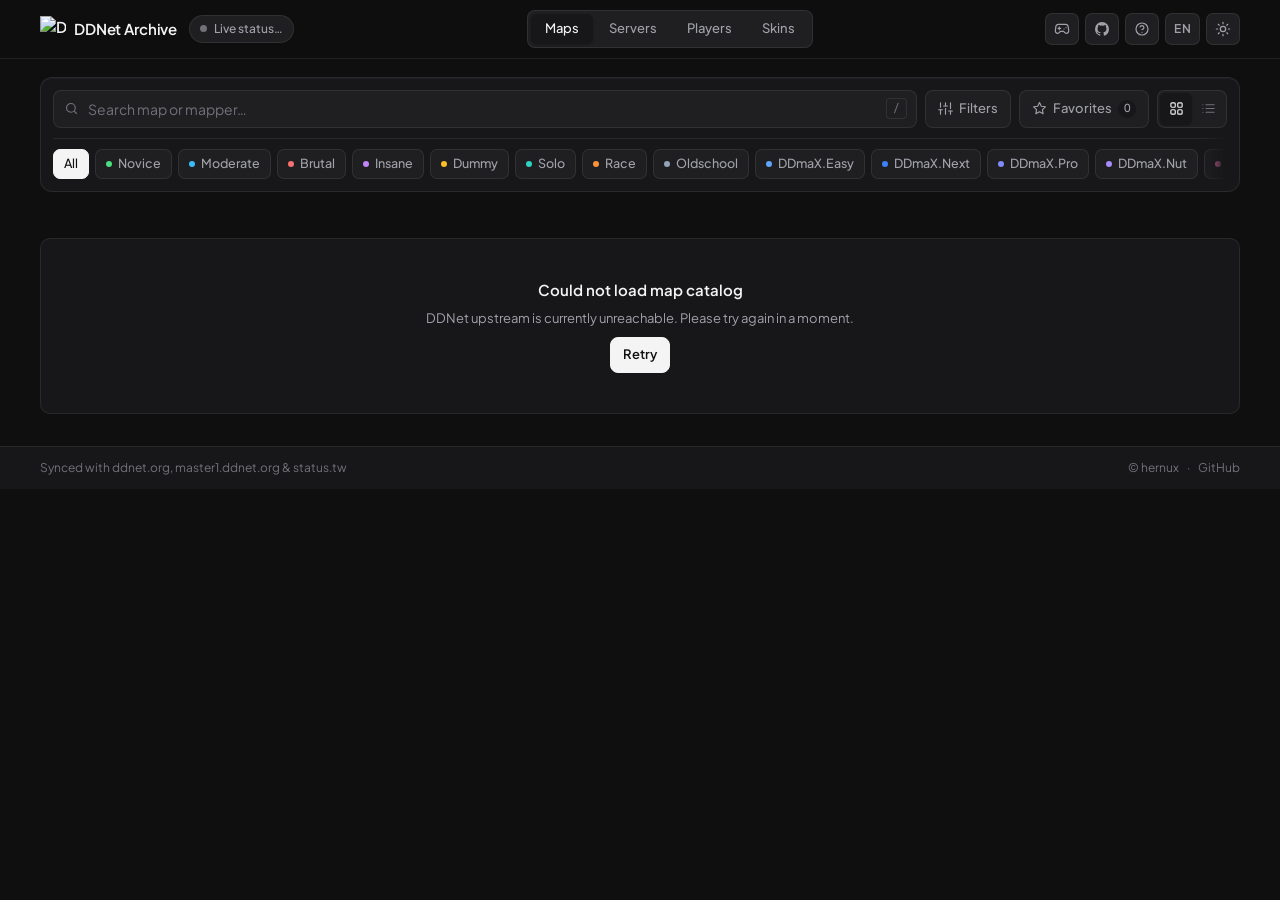
==== commit 112f2e01: "feat(skins): add DDNet Skins Archive and live Canvas Tee customizer" ====
--- a/index.html
+++ b/index.html
@@ -48,7 +48,7 @@
 <link rel="preconnect" href="https://fonts.googleapis.com" />
 <link rel="preconnect" href="https://fonts.gstatic.com" crossorigin />
 <link href="https://fonts.googleapis.com/css2?family=Plus+Jakarta+Sans:wght@400;500;600;700&family=JetBrains+Mono:wght@400;500&display=swap" rel="stylesheet" />
-<link rel="stylesheet" href="/assets/styles.css?v=20261126m1" />
+<link rel="stylesheet" href="/assets/styles.css?v=20261126m3" />
 </head>
 <body>
   <header class="topbar">
@@ -68,6 +68,7 @@
         <button type="button" class="nav-tab active" id="navMaps" data-tab="maps" data-i18n="navMaps">Maps</button>
         <button type="button" class="nav-tab" id="navServers" data-tab="servers" data-i18n="navServers">Servers</button>
         <button type="button" class="nav-tab" id="navPlayers" data-tab="players" data-i18n="navPlayers">Players</button>
+        <button type="button" class="nav-tab" id="navSkins" data-tab="skins" data-i18n="navSkins">Skins</button>
       </nav>
 
       <div class="topbar-actions">
@@ -352,35 +353,130 @@
 
     <!-- Players View -->
     <section id="playersView" class="hidden" aria-label="Players">
-      <div class="player-search-panel">
-        <div class="search-wrap search-wrap-lg">
-          <span class="search-leading" id="playerSearchIcon"></span>
-          <input
-            type="search"
-            id="playerSearch"
-            class="input search-input"
-            autocomplete="off"
-            spellcheck="false"
-            data-i18n-placeholder="playerSearchPlaceholder"
-            placeholder="Enter player name (e.g. BannZay)…"
-          />
-          <button type="button" class="clear-btn hidden" id="playerSearchClear" data-i18n-title="clearSearch" aria-label="Clear"></button>
-          <div class="dropdown hidden" id="playerAutocomplete" role="listbox"></div>
-        </div>
-
-        <div class="quick-lists" id="playerQuickLists">
-          <div class="quick-group hidden" id="playerFavSection">
-            <span class="quick-label" data-i18n="playerFavoritesTitle">Favorite Players</span>
-            <div class="quick-chips" id="playerFavList"></div>
-          </div>
-          <div class="quick-group hidden" id="playerHistorySection">
-            <span class="quick-label" data-i18n="playerHistoryTitle">Recent Searches</span>
-            <div class="quick-chips" id="playerHistoryList"></div>
-          </div>
-        </div>
-      </div>
-
-      <div id="playerProfile"></div>
+      <div class="players-mode-bar">
+        <div class="segmented segmented-text" role="group" aria-label="Player mode">
+          <button type="button" class="seg-btn active" id="playerModeProfileBtn" data-i18n="playerModeProfile">Profile</button>
+          <button type="button" class="seg-btn" id="playerModeDuoBtn" data-i18n="playerModeDuo">Duo Compare</button>
+        </div>
+      </div>
+
+      <div id="playerSingleSection">
+        <div class="player-search-panel">
+          <div class="search-wrap search-wrap-lg">
+            <span class="search-leading" id="playerSearchIcon"></span>
+            <input
+              type="search"
+              id="playerSearch"
+              class="input search-input"
+              autocomplete="off"
+              spellcheck="false"
+              data-i18n-placeholder="playerSearchPlaceholder"
+              placeholder="Enter player name (e.g. BannZay)…"
+            />
+            <button type="button" class="clear-btn hidden" id="playerSearchClear" data-i18n-title="clearSearch" aria-label="Clear"></button>
+            <div class="dropdown hidden" id="playerAutocomplete" role="listbox"></div>
+          </div>
+
+          <div class="quick-lists" id="playerQuickLists">
+            <div class="quick-group hidden" id="playerFavSection">
+              <span class="quick-label" data-i18n="playerFavoritesTitle">Favorite Players</span>
+              <div class="quick-chips" id="playerFavList"></div>
+            </div>
+            <div class="quick-group hidden" id="playerHistorySection">
+              <span class="quick-label" data-i18n="playerHistoryTitle">Recent Searches</span>
+              <div class="quick-chips" id="playerHistoryList"></div>
+            </div>
+          </div>
+        </div>
+
+        <div id="playerProfile"></div>
+      </div>
+
+      <div id="playerDuoSection" class="hidden">
+        <div class="duo-panel">
+          <form class="duo-inputs-row" id="duoForm">
+            <div class="search-wrap">
+              <span class="search-leading" id="duoSearchIconA"></span>
+              <input type="search" id="duoInputA" class="input search-input" autocomplete="off" spellcheck="false" data-i18n-placeholder="duoPlaceholderA" placeholder="Player A (e.g. BannZay)…" />
+              <div class="dropdown hidden" id="duoAcA" role="listbox"></div>
+            </div>
+            <button type="button" class="btn btn-icon-only" id="duoSwapBtn" data-i18n-title="duoSwapTitle" title="Swap players" aria-label="Swap players"></button>
+            <div class="search-wrap">
+              <span class="search-leading" id="duoSearchIconB"></span>
+              <input type="search" id="duoInputB" class="input search-input" autocomplete="off" spellcheck="false" data-i18n-placeholder="duoPlaceholderB" placeholder="Player B (e.g. murpi)…" />
+              <div class="dropdown hidden" id="duoAcB" role="listbox"></div>
+            </div>
+            <button type="submit" class="btn btn-primary" id="duoCompareBtn" data-i18n="duoCompareBtn">Compare</button>
+          </form>
+          <div class="quick-lists" id="duoQuickLists"></div>
+        </div>
+        <div id="duoResults"></div>
+      </div>
+    </section>
+
+    <!-- Skins Archive View -->
+    <section id="skinsView" class="hidden" aria-label="Skins">
+      <div class="controls-panel">
+        <div class="toolbar">
+          <div class="search-wrap">
+            <span class="search-leading" id="skinSearchIcon"></span>
+            <input
+              type="search"
+              id="skinSearch"
+              class="input search-input"
+              autocomplete="off"
+              spellcheck="false"
+              data-i18n-placeholder="skinsSearchPlaceholder"
+              placeholder="Search skin name or creator…"
+            />
+            <button type="button" class="clear-btn hidden" id="skinSearchClear" data-i18n-title="clearSearch" aria-label="Clear"></button>
+          </div>
+
+          <div class="toolbar-actions">
+            <select id="skinSortSelect" class="select select-compact" aria-label="Sort skins">
+              <option value="name-asc" data-i18n="sortNameAsc">A → Z</option>
+              <option value="date-desc" data-i18n="skinsSortNewest">Newest</option>
+              <option value="uhd-desc" data-i18n="skinsSortUhd">UHD First</option>
+            </select>
+          </div>
+        </div>
+
+        <div class="category-strip" id="skinTypePills" role="tablist" aria-label="Skin types">
+          <button type="button" class="cat-pill active" data-skin-filter="all" data-i18n="skinsFilterAll">All Skins</button>
+          <button type="button" class="cat-pill" data-skin-filter="normal" data-i18n="skinsFilterOfficial">Official</button>
+          <button type="button" class="cat-pill" data-skin-filter="community" data-i18n="skinsFilterCommunity">Community</button>
+          <button type="button" class="cat-pill" data-skin-filter="uhd" data-i18n="skinsFilterUhd">UHD Only</button>
+        </div>
+      </div>
+
+      <div class="meta-bar">
+        <div class="meta-left" id="skinsMeta"></div>
+        <div class="meta-right" id="skinsActiveFilters"></div>
+      </div>
+
+      <div id="skinsSkeleton" class="skeleton-grid hidden"></div>
+
+      <div id="skinsError" class="state-box hidden">
+        <div class="state-title" data-i18n="skinsErrorTitle">Could not load skins database</div>
+        <button type="button" class="btn btn-primary" id="retrySkinsBtn" data-i18n="retryBtn">Retry</button>
+      </div>
+
+      <div id="skinsEmpty" class="state-box hidden">
+        <div class="state-title" data-i18n="emptyTitle">No skins match your filters</div>
+        <button type="button" class="btn" id="skinsEmptyClearBtn" data-i18n="clearAllFilters">Clear filters</button>
+      </div>
+
+      <div class="skins-grid hidden" id="skinsGrid"></div>
+
+      <div class="pagination-bar hidden" id="skinsPagination">
+        <span class="page-summary" id="skinsPageSummary"></span>
+        <div class="page-controls">
+          <div class="page-buttons">
+            <button type="button" class="btn btn-icon-only" id="skinsPrevBtn" aria-label="Previous page"></button>
+            <button type="button" class="btn btn-icon-only" id="skinsNextBtn" aria-label="Next page"></button>
+          </div>
+        </div>
+      </div>
     </section>
   </main>
 
@@ -428,6 +524,17 @@
     </div>
   </div>
 
+  <!-- Skin Detail & Live Tee Customizer Modal -->
+  <div class="modal-backdrop hidden" id="skinModal" role="dialog" aria-modal="true" aria-labelledby="skinModalTitle">
+    <div class="modal modal-lg">
+      <div class="modal-header">
+        <h2 class="modal-title" id="skinModalTitle">Skin Studio</h2>
+        <button type="button" class="icon-btn" id="skinModalClose" data-i18n-title="closeLabel" aria-label="Close"></button>
+      </div>
+      <div class="modal-body" id="skinModalBody"></div>
+    </div>
+  </div>
+
   <!-- Image Lightbox -->
   <div class="lightbox-backdrop hidden" id="imageLightbox" role="dialog" aria-modal="true" aria-label="Map image preview">
     <button type="button" class="icon-btn lightbox-close" id="imageLightboxClose" data-i18n-title="closeLabel" aria-label="Close"></button>
@@ -436,6 +543,6 @@
 
   <div class="toast" id="toast" role="status" aria-live="polite"></div>
 
-  <script type="module" src="/assets/app.js?v=20261126m1"></script>
+  <script type="module" src="/assets/app.js?v=20261126m3"></script>
 </body>
 </html>
--- a/assets/styles.css
+++ b/assets/styles.css
@@ -1930,6 +1930,11 @@
   }
   .nav-tab {
     flex: 1;
+    min-width: 0;
+    padding: 5px 6px;
+    font-size: 12.5px;
+    white-space: nowrap;
+    text-align: center;
   }
   .container {
     padding: 12px 12px 24px;
@@ -3565,6 +3570,180 @@
   font-size: 12px;
 }
 
+.players-mode-bar {
+  display: flex;
+  align-items: center;
+  justify-content: flex-start;
+  margin-bottom: 12px;
+}
+
+.duo-panel {
+  background: var(--surface);
+  border: 1px solid var(--border);
+  border-radius: 12px;
+  padding: 12px;
+  margin-bottom: 14px;
+  display: flex;
+  flex-direction: column;
+  gap: 10px;
+}
+
+.duo-inputs-row {
+  display: grid;
+  grid-template-columns: 1fr auto 1fr auto;
+  align-items: center;
+  gap: 8px;
+}
+
+.duo-inputs-row .search-wrap {
+  min-width: 0;
+}
+
+.duo-inputs-row .btn-icon-only {
+  width: 36px;
+  height: 36px;
+}
+
+.duo-header-vs {
+  display: flex;
+  align-items: center;
+  justify-content: center;
+  flex-wrap: wrap;
+  gap: 10px;
+}
+
+.duo-player-pill {
+  padding: 5px 14px;
+  border-radius: 999px;
+  border: 1px solid var(--border-strong);
+  background: var(--surface-2);
+  font-size: 15px;
+  font-weight: 700;
+  color: var(--text);
+  cursor: pointer;
+}
+
+.duo-player-pill:hover {
+  background: var(--surface-hover);
+}
+
+.duo-vs-badge {
+  font-size: 11px;
+  font-weight: 700;
+  letter-spacing: 0.08em;
+  color: var(--text-muted);
+  padding: 2px 8px;
+  border-radius: 999px;
+  border: 1px solid var(--border);
+}
+
+.duo-metrics-grid {
+  display: grid;
+  grid-template-columns: repeat(auto-fit, minmax(170px, 1fr));
+  gap: 8px;
+}
+
+.duo-metric-pair {
+  display: flex;
+  align-items: baseline;
+  gap: 7px;
+  font-size: 14px;
+  font-weight: 600;
+  flex-wrap: wrap;
+}
+
+.duo-win {
+  color: var(--success);
+  font-weight: 700;
+}
+
+.duo-cat-grid {
+  display: grid;
+  grid-template-columns: repeat(auto-fill, minmax(210px, 1fr));
+  gap: 8px;
+}
+
+.duo-cat-card {
+  background: var(--surface-2);
+  border: 1px solid var(--border);
+  border-radius: 8px;
+  padding: 9px 11px;
+  display: flex;
+  flex-direction: column;
+  gap: 6px;
+}
+
+.duo-dual-bars {
+  display: flex;
+  flex-direction: column;
+  gap: 3px;
+}
+
+.duo-dual-bars .progress-track {
+  height: 5px;
+}
+
+.duo-fill-b {
+  background: var(--star);
+}
+
+.duo-planner {
+  display: flex;
+  flex-direction: column;
+  gap: 10px;
+}
+
+.duo-planner-head {
+  display: flex;
+  align-items: center;
+  justify-content: space-between;
+  flex-wrap: wrap;
+  gap: 8px;
+}
+
+.duo-planner-filters {
+  display: flex;
+  align-items: center;
+  flex-wrap: wrap;
+  gap: 6px;
+}
+
+.duo-star-chip {
+  font-size: 11.5px;
+  color: var(--star);
+  font-weight: 600;
+  flex-shrink: 0;
+}
+
+@media (max-width: 640px) {
+  .duo-inputs-row {
+    grid-template-columns: 1fr auto;
+  }
+  .duo-inputs-row .search-wrap:nth-of-type(2) {
+    grid-column: 1 / -1;
+  }
+  .duo-inputs-row #duoCompareBtn {
+    grid-column: 1 / -1;
+    width: 100%;
+  }
+  .duo-planner-filters {
+    width: 100%;
+    display: grid;
+    grid-template-columns: 1fr 1fr;
+  }
+  .duo-planner-filters #duoSortSelect {
+    grid-column: 1 / -1;
+    width: 100%;
+  }
+  .duo-map-row {
+    flex-wrap: wrap;
+  }
+  .duo-map-row .list-row-right {
+    width: 100%;
+    justify-content: flex-end;
+  }
+}
+
 .guide-details {
   border-radius: 9px;
   border: 1px solid var(--border);
@@ -3612,3 +3791,237 @@
   flex-direction: column;
   gap: 8px;
 }
+
+/* Skins Archive & Tee Studio */
+.skins-grid {
+  display: grid;
+  grid-template-columns: repeat(auto-fill, minmax(176px, 1fr));
+  gap: 12px;
+}
+
+.skin-card {
+  display: flex;
+  flex-direction: column;
+  align-items: center;
+  gap: 8px;
+  padding: 14px 12px 12px;
+  border-radius: 12px;
+  border: 1px solid var(--border);
+  background: var(--surface);
+  cursor: pointer;
+  text-align: center;
+  transition: border-color 0.15s, transform 0.15s, background 0.15s;
+}
+
+.skin-card:hover {
+  border-color: var(--border-strong);
+  background: var(--surface-hover);
+  transform: translateY(-2px);
+}
+
+.skin-canvas-wrap {
+  width: 96px;
+  height: 96px;
+  display: flex;
+  align-items: center;
+  justify-content: center;
+  border-radius: 10px;
+  background: radial-gradient(circle at 50% 45%, var(--surface-2) 0%, transparent 74%);
+}
+
+.skin-canvas {
+  width: 96px;
+  height: 96px;
+  display: block;
+}
+
+.skin-card-name {
+  font-weight: 600;
+  font-size: 13.5px;
+  color: var(--text);
+  max-width: 100%;
+  overflow: hidden;
+  text-overflow: ellipsis;
+  white-space: nowrap;
+}
+
+.skin-card-meta {
+  display: flex;
+  align-items: center;
+  justify-content: center;
+  flex-wrap: wrap;
+  gap: 5px;
+  font-size: 11.5px;
+  color: var(--text-muted);
+}
+
+.skin-badge {
+  padding: 1px 6px;
+  border-radius: 999px;
+  border: 1px solid var(--border);
+  background: var(--surface-2);
+  font-size: 10.5px;
+  font-weight: 600;
+  color: var(--text-secondary);
+}
+
+.skin-badge.uhd {
+  color: var(--accent);
+  border-color: var(--accent);
+}
+
+.skin-studio-layout {
+  display: grid;
+  grid-template-columns: 240px 1fr;
+  gap: 18px;
+  align-items: start;
+}
+
+.skin-stage-col {
+  display: flex;
+  flex-direction: column;
+  align-items: center;
+  gap: 10px;
+  padding: 14px;
+  border-radius: 12px;
+  border: 1px solid var(--border);
+  background: var(--surface-2);
+}
+
+.skin-preview-canvas {
+  width: 200px;
+  height: 200px;
+  display: block;
+  cursor: crosshair;
+  border-radius: 10px;
+  background: radial-gradient(circle at 50% 50%, var(--surface) 0%, transparent 72%);
+}
+
+.skin-emote-bar {
+  display: flex;
+  flex-wrap: wrap;
+  justify-content: center;
+  gap: 5px;
+}
+
+.skin-controls-col {
+  display: flex;
+  flex-direction: column;
+  gap: 12px;
+  min-width: 0;
+}
+
+.skin-toggle-row {
+  display: flex;
+  align-items: center;
+  gap: 8px;
+  font-size: 13px;
+  font-weight: 600;
+  cursor: pointer;
+}
+
+.skin-color-panel {
+  display: flex;
+  flex-direction: column;
+  gap: 10px;
+  padding: 12px;
+  border-radius: 10px;
+  border: 1px solid var(--border);
+  background: var(--surface-2);
+}
+
+.skin-color-panel.disabled {
+  opacity: 0.48;
+  pointer-events: none;
+}
+
+.skin-color-group {
+  display: flex;
+  flex-direction: column;
+  gap: 7px;
+}
+
+.skin-color-head {
+  display: flex;
+  align-items: center;
+  justify-content: space-between;
+  flex-wrap: wrap;
+  gap: 8px;
+  font-size: 12.5px;
+  font-weight: 600;
+}
+
+.color-code-row {
+  display: flex;
+  align-items: center;
+  gap: 7px;
+}
+
+.color-picker-input {
+  width: 34px;
+  height: 28px;
+  padding: 2px;
+  border-radius: 6px;
+  border: 1px solid var(--border-strong);
+  background: var(--surface);
+  cursor: pointer;
+}
+
+.color-code-input {
+  width: 112px;
+  height: 28px;
+  padding: 0 8px;
+  border-radius: 6px;
+  border: 1px solid var(--border-strong);
+  background: var(--surface);
+  font-family: 'JetBrains Mono', monospace;
+  font-size: 12px;
+  color: var(--text);
+}
+
+.hsl-sliders {
+  display: grid;
+  grid-template-columns: repeat(3, minmax(0, 1fr));
+  gap: 8px;
+}
+
+.hsl-slider-item {
+  display: flex;
+  flex-direction: column;
+  gap: 2px;
+  font-size: 11px;
+  color: var(--text-muted);
+}
+
+.hsl-slider-item input[type='range'] {
+  width: 100%;
+  accent-color: var(--accent);
+}
+
+.skin-cmd-box {
+  padding: 10px 12px;
+  border-radius: 9px;
+  border: 1px solid var(--border);
+  background: var(--surface-2);
+  font-family: 'JetBrains Mono', monospace;
+  font-size: 11.5px;
+  line-height: 1.5;
+  color: var(--text);
+  word-break: break-all;
+}
+
+@media (max-width: 720px) {
+  .skin-studio-layout {
+    grid-template-columns: 1fr;
+  }
+  .hsl-sliders {
+    grid-template-columns: 1fr;
+  }
+}
+
+@media (max-width: 640px) {
+  .skins-grid {
+    grid-template-columns: repeat(2, minmax(0, 1fr));
+    gap: 8px;
+  }
+}
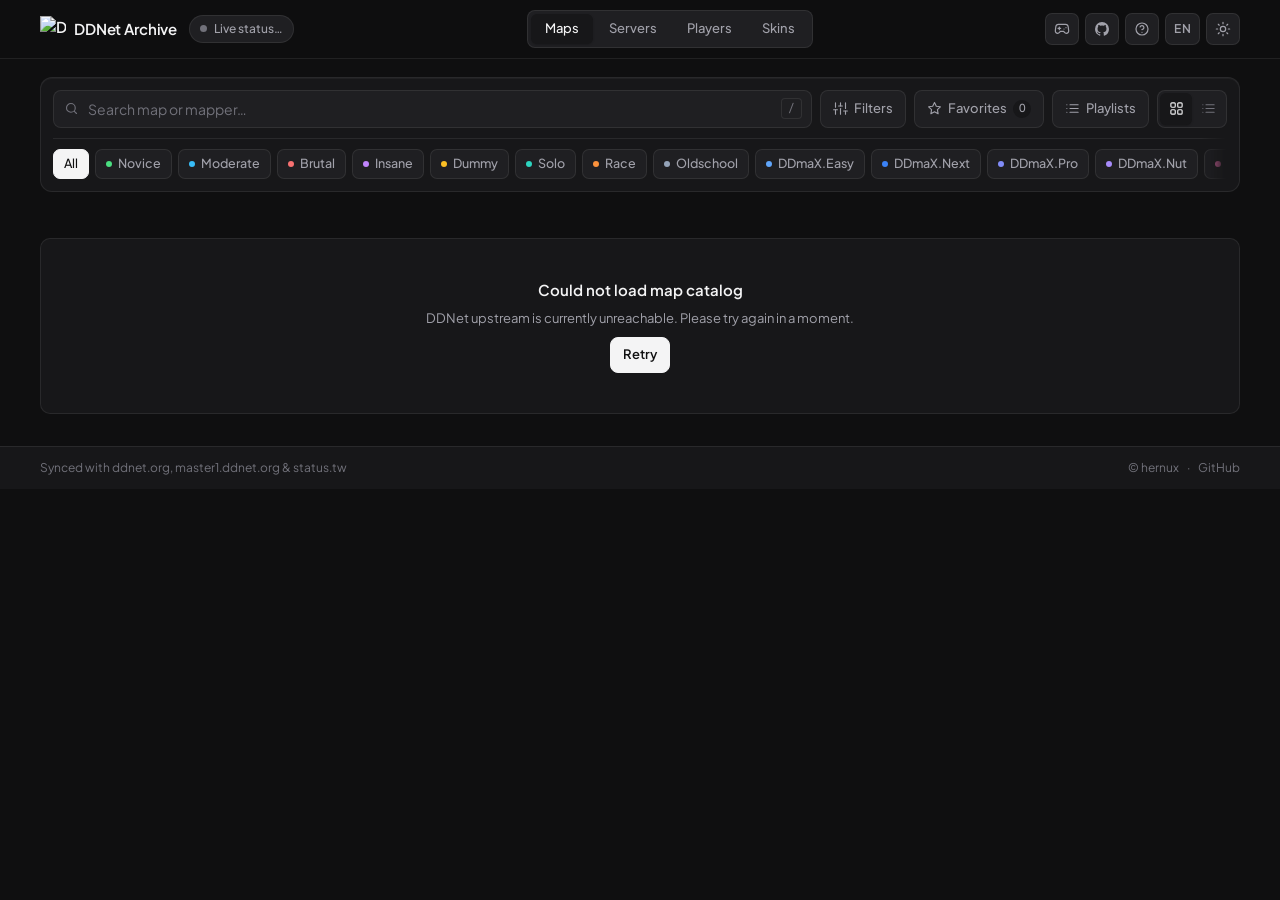
==== commit e2985cca: "feat(extras): add shareable playlists, similar maps, new releases strip, and PNG player cards" ====
--- a/index.html
+++ b/index.html
@@ -48,7 +48,7 @@
 <link rel="preconnect" href="https://fonts.googleapis.com" />
 <link rel="preconnect" href="https://fonts.gstatic.com" crossorigin />
 <link href="https://fonts.googleapis.com/css2?family=Plus+Jakarta+Sans:wght@400;500;600;700&family=JetBrains+Mono:wght@400;500&display=swap" rel="stylesheet" />
-<link rel="stylesheet" href="/assets/styles.css?v=20261126m3" />
+<link rel="stylesheet" href="/assets/styles.css?v=20261126m5" />
 </head>
 <body>
   <header class="topbar">
@@ -117,6 +117,12 @@
               <span class="count-badge" id="favCountBadge">0</span>
             </button>
 
+            <button type="button" class="btn btn-toggle" id="playlistsBtn" data-i18n-title="playlistsBtnTitle" title="Playlists">
+              <span class="btn-icon" id="playlistsBtnIcon"></span>
+              <span data-i18n="playlistsBtnLabel">Playlists</span>
+              <span class="count-badge hidden" id="playlistsCountBadge">0</span>
+            </button>
+
             <div class="segmented" role="group" aria-label="View mode">
               <button type="button" class="seg-btn active" id="viewGridBtn" data-view="grid" data-i18n-title="viewGridTitle" title="Card grid view"></button>
               <button type="button" class="seg-btn" id="viewTableBtn" data-view="table" data-i18n-title="viewTableTitle" title="Table view"></button>
@@ -209,6 +215,9 @@
         <div class="meta-left" id="resultsMeta"></div>
         <div class="meta-right" id="activeFilters"></div>
       </div>
+
+      <div id="playlistBanner" class="hidden"></div>
+      <div id="newReleasesStrip" class="hidden"></div>
 
       <div id="mapsSkeleton" class="skeleton-list"></div>
 
@@ -535,6 +544,17 @@
     </div>
   </div>
 
+  <!-- Playlists Modal -->
+  <div class="modal-backdrop hidden" id="playlistModal" role="dialog" aria-modal="true" aria-labelledby="playlistModalTitle">
+    <div class="modal modal-md">
+      <div class="modal-header">
+        <h2 class="modal-title" id="playlistModalTitle" data-i18n="playlistModalTitle">Map Playlists</h2>
+        <button type="button" class="icon-btn" id="playlistModalClose" data-i18n-title="closeLabel" aria-label="Close"></button>
+      </div>
+      <div class="modal-body" id="playlistModalBody"></div>
+    </div>
+  </div>
+
   <!-- Image Lightbox -->
   <div class="lightbox-backdrop hidden" id="imageLightbox" role="dialog" aria-modal="true" aria-label="Map image preview">
     <button type="button" class="icon-btn lightbox-close" id="imageLightboxClose" data-i18n-title="closeLabel" aria-label="Close"></button>
@@ -543,6 +563,6 @@
 
   <div class="toast" id="toast" role="status" aria-live="polite"></div>
 
-  <script type="module" src="/assets/app.js?v=20261126m3"></script>
+  <script type="module" src="/assets/app.js?v=20261126m5"></script>
 </body>
 </html>
--- a/assets/styles.css
+++ b/assets/styles.css
@@ -4024,4 +4024,335 @@
     grid-template-columns: repeat(2, minmax(0, 1fr));
     gap: 8px;
   }
-}
+  .mech-grid {
+    grid-template-columns: 1fr;
+  }
+  .cfg-row {
+    flex-wrap: wrap;
+  }
+  .cfg-key-select {
+    width: 100%;
+  }
+}
+
+/* Visual Config Builder & Mechanics Explorer */
+.cfg-rows-list {
+  display: flex;
+  flex-direction: column;
+  gap: 8px;
+}
+
+.cfg-row {
+  display: flex;
+  align-items: center;
+  justify-content: space-between;
+  gap: 12px;
+  padding: 10px 12px;
+  border-radius: 10px;
+  border: 1px solid var(--border);
+  background: var(--surface-2);
+}
+
+.cfg-row-toggle {
+  display: flex;
+  align-items: flex-start;
+  gap: 9px;
+  cursor: pointer;
+  flex: 1;
+  min-width: 0;
+}
+
+.cfg-row-toggle input[type='checkbox'] {
+  margin-top: 3px;
+  flex-shrink: 0;
+  accent-color: var(--accent);
+}
+
+.cfg-row-info {
+  display: flex;
+  flex-direction: column;
+  gap: 2px;
+  min-width: 0;
+}
+
+.cfg-row-info strong {
+  font-size: 13px;
+  color: var(--text);
+}
+
+.cfg-row-info span {
+  font-size: 11.5px;
+  color: var(--text-muted);
+}
+
+.cfg-key-select {
+  width: 112px;
+  flex-shrink: 0;
+  font-family: 'JetBrains Mono', monospace;
+}
+
+.cfg-conflict-warning {
+  padding: 10px 12px;
+  border-radius: 10px;
+  border: 1px solid var(--danger, #e11d48);
+  background: color-mix(in srgb, var(--danger, #e11d48) 12%, transparent);
+  color: var(--text);
+  font-size: 12.5px;
+}
+
+.cfg-conflict-list {
+  margin: 5px 0 0;
+  padding-left: 18px;
+}
+
+.cfg-ok-banner {
+  padding: 9px 12px;
+  border-radius: 10px;
+  border: 1px solid var(--success);
+  background: var(--success-soft);
+  color: var(--text);
+  font-size: 12.5px;
+}
+
+.cfg-preview-label {
+  font-size: 12px;
+  font-weight: 600;
+  color: var(--text-secondary);
+  margin-bottom: 5px;
+}
+
+.cfg-preview-code {
+  margin: 0;
+  padding: 10px 12px;
+  border-radius: 9px;
+  border: 1px solid var(--border);
+  background: var(--surface-2);
+  font-size: 11.5px;
+  line-height: 1.5;
+  overflow-x: auto;
+  white-space: pre-wrap;
+  word-break: break-all;
+}
+
+.mech-toolbar {
+  display: flex;
+  flex-direction: column;
+  gap: 8px;
+}
+
+.mech-grid {
+  display: grid;
+  grid-template-columns: repeat(2, minmax(0, 1fr));
+  gap: 10px;
+}
+
+.mech-card {
+  display: flex;
+  flex-direction: column;
+  gap: 8px;
+  padding: 11px 12px;
+  border-radius: 10px;
+  border: 1px solid var(--border);
+  background: var(--surface-2);
+}
+
+.mech-card-head {
+  display: flex;
+  align-items: center;
+  gap: 9px;
+}
+
+.mech-card-titles {
+  display: flex;
+  flex-direction: column;
+  gap: 3px;
+  min-width: 0;
+}
+
+.mech-card-titles strong {
+  font-size: 13px;
+  color: var(--text);
+}
+
+.mech-card-badges {
+  display: flex;
+  align-items: center;
+  flex-wrap: wrap;
+  gap: 5px;
+}
+
+.mech-count-pill {
+  font-size: 11px;
+  color: var(--text-muted);
+}
+
+.mech-card-desc {
+  margin: 0;
+  font-size: 12px;
+  line-height: 1.45;
+  color: var(--text-secondary);
+  flex: 1;
+}
+
+.mech-card-foot {
+  display: flex;
+  justify-content: flex-end;
+}
+
+/* Playlists, New Releases Strip & Similar Maps */
+.playlist-banner {
+  display: flex;
+  align-items: center;
+  justify-content: space-between;
+  flex-wrap: wrap;
+  gap: 8px;
+  padding: 10px 14px;
+  margin-bottom: 12px;
+  border-radius: 10px;
+  border: 1px solid var(--border-strong);
+  background: var(--surface-2);
+}
+
+.playlist-banner-left,
+.playlist-banner-actions {
+  display: flex;
+  align-items: center;
+  flex-wrap: wrap;
+  gap: 8px;
+}
+
+.playlist-create-form {
+  display: flex;
+  flex-direction: column;
+  gap: 8px;
+  margin-top: 8px;
+}
+
+.playlist-row.active {
+  background: var(--surface-hover);
+}
+
+.new-releases-wrap {
+  margin-bottom: 14px;
+  padding: 10px 12px;
+  border-radius: 11px;
+  border: 1px solid var(--border);
+  background: var(--surface);
+}
+
+.new-releases-head {
+  display: flex;
+  align-items: center;
+  justify-content: space-between;
+  gap: 8px;
+}
+
+.new-releases-title {
+  display: inline-flex;
+  align-items: center;
+  gap: 6px;
+  font-size: 13px;
+  font-weight: 600;
+  color: var(--text);
+}
+
+.new-releases-strip {
+  display: grid;
+  grid-template-columns: repeat(4, minmax(0, 1fr));
+  gap: 8px;
+  margin-top: 10px;
+}
+
+.new-release-card,
+.similar-map-card {
+  display: flex;
+  align-items: center;
+  gap: 9px;
+  padding: 7px 8px;
+  border-radius: 9px;
+  border: 1px solid var(--border);
+  background: var(--surface-2);
+  min-width: 0;
+  transition: border-color 0.14s, background 0.14s;
+}
+
+.new-release-card:hover,
+.similar-map-card:hover {
+  border-color: var(--border-strong);
+  background: var(--surface-hover);
+}
+
+.new-release-card img,
+.similar-map-card img,
+.new-release-thumb-empty {
+  width: 58px;
+  height: 36px;
+  border-radius: 6px;
+  object-fit: cover;
+  flex-shrink: 0;
+  background: var(--surface);
+}
+
+.new-release-info,
+.similar-map-meta {
+  display: flex;
+  flex-direction: column;
+  gap: 3px;
+  min-width: 0;
+  flex: 1;
+}
+
+.new-release-name,
+.similar-map-name {
+  font-size: 12.5px;
+  font-weight: 600;
+  color: var(--text);
+  overflow: hidden;
+  text-overflow: ellipsis;
+  white-space: nowrap;
+}
+
+.new-release-meta,
+.similar-map-sub {
+  display: flex;
+  align-items: center;
+  gap: 5px;
+  font-size: 11px;
+  min-width: 0;
+}
+
+.similar-section {
+  margin-top: 6px;
+}
+
+.similar-maps-grid {
+  display: grid;
+  grid-template-columns: repeat(3, minmax(0, 1fr));
+  gap: 8px;
+}
+
+.playlist-quick-popover {
+  display: flex;
+  flex-direction: column;
+  gap: 8px;
+  padding: 10px 12px;
+  border-radius: 10px;
+  border: 1px solid var(--border-strong);
+  background: var(--surface-2);
+}
+
+@media (max-width: 960px) {
+  .new-releases-strip {
+    grid-template-columns: repeat(2, minmax(0, 1fr));
+  }
+  .similar-maps-grid {
+    grid-template-columns: repeat(2, minmax(0, 1fr));
+  }
+}
+
+@media (max-width: 640px) {
+  .new-releases-strip,
+  .similar-maps-grid {
+    grid-template-columns: 1fr;
+  }
+}
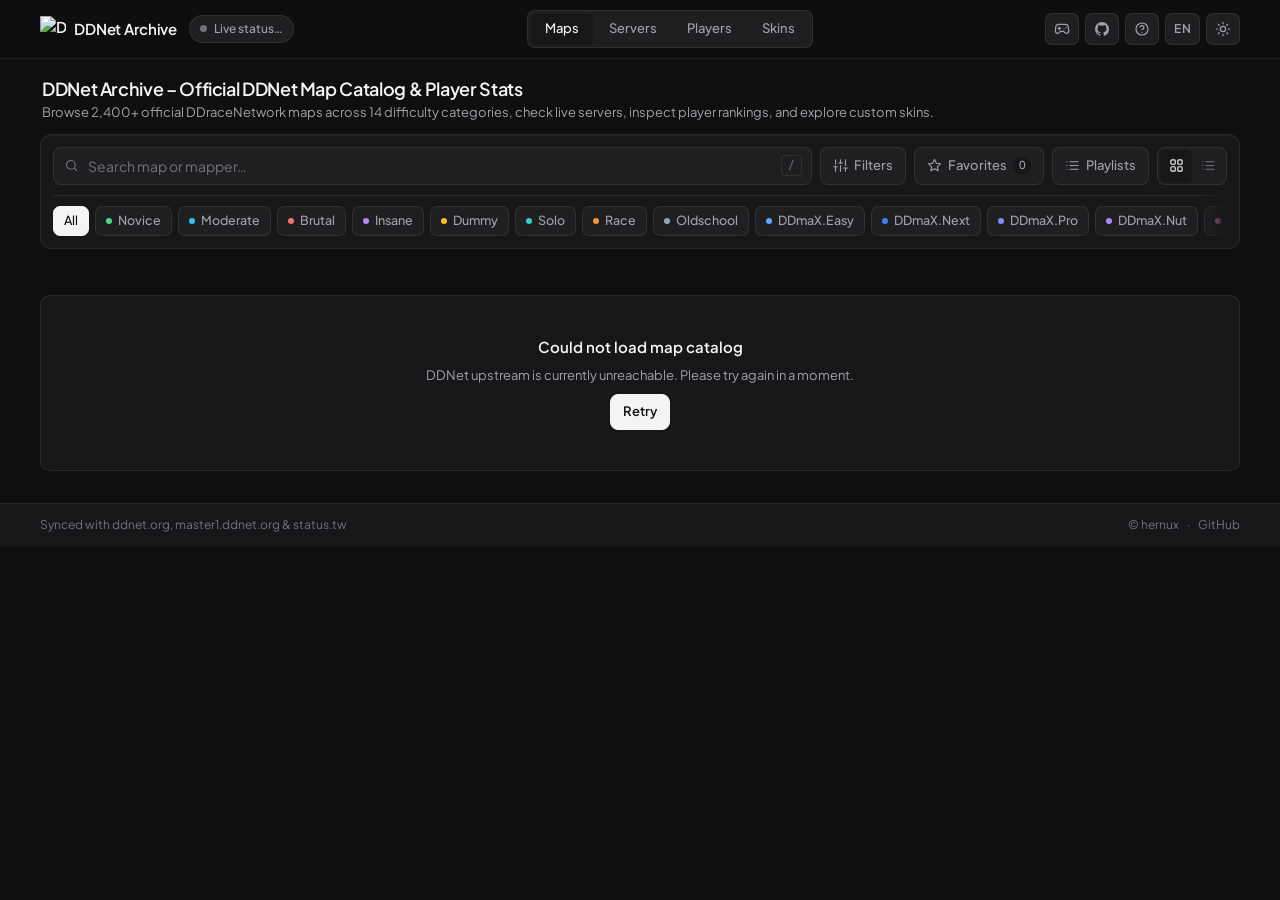
==== commit b6525ed9: "feat(seo): unblock googlebot api fetch, add 404.html, home SSR, orphan links, and schema fixes" ====
--- a/index.html
+++ b/index.html
@@ -1,14 +1,8 @@
 <!DOCTYPE html>
 <html lang="en" data-theme="dark">
 <head>
-<script>
-// Hostname-based redirect: production ddnet.pages.dev -> ddnet-archive.xyz (preserves branch previews like redesign.ddnet.pages.dev)
-(function() {
-  if (window.location.hostname === 'ddnet.pages.dev') {
-    window.location.replace('https://ddnet-archive.xyz' + window.location.pathname + window.location.search + window.location.hash);
-  }
-})();
-</script>
+<meta charset="UTF-8" />
+<meta name="viewport" content="width=device-width, initial-scale=1.0, viewport-fit=cover" />
 <script>
 // Prevent dark/light theme flash before CSS parses
 (function() {
@@ -20,26 +14,30 @@
   }
 })();
 </script>
-<meta charset="UTF-8" />
-<meta name="viewport" content="width=device-width, initial-scale=1.0, viewport-fit=cover" />
 <title>DDNet Archive – Player Stats, Map Search &amp; DDNet Data</title>
-<meta name="description" content="DDNet Archive provides fast access to DDNet player statistics, live map catalog, rankings and game data." />
+<meta name="description" content="Explore 2,400+ official DDNet (DDraceNetwork) maps, live servers, player rankings, duo stats, and skins. Fast searchable catalog auto-synced with ddnet.org." />
 <link rel="canonical" href="https://ddnet-archive.xyz/" />
+<meta name="theme-color" content="#0d1117" />
+<link rel="manifest" href="/site.webmanifest" />
 <meta property="og:type" content="website" />
+<meta property="og:locale" content="en_US" />
 <meta property="og:site_name" content="DDNet Archive" />
 <meta property="og:url" content="https://ddnet-archive.xyz/" />
 <meta property="og:title" content="DDNet Archive – Player Stats, Map Search &amp; DDNet Data" />
-<meta property="og:description" content="DDNet Archive provides fast access to DDNet player statistics, live map catalog, rankings and game data." />
+<meta property="og:description" content="Explore 2,400+ official DDNet (DDraceNetwork) maps, live servers, player rankings, duo stats, and skins. Fast searchable catalog auto-synced with ddnet.org." />
 <meta property="og:image" content="https://ddnet-archive.xyz/og-image.jpg" />
-<meta property="og:image:width" content="1376" />
-<meta property="og:image:height" content="768" />
+<meta property="og:image:width" content="1200" />
+<meta property="og:image:height" content="630" />
+<meta property="og:image:type" content="image/jpeg" />
+<meta property="og:image:alt" content="DDNet Archive — Official DDNet Map Catalog, Live Servers and Player Stats" />
 <meta name="twitter:card" content="summary_large_image" />
 <meta name="twitter:url" content="https://ddnet-archive.xyz/" />
 <meta name="twitter:title" content="DDNet Archive – Player Stats, Map Search &amp; DDNet Data" />
-<meta name="twitter:description" content="DDNet Archive provides fast access to DDNet player statistics, live map catalog, rankings and game data." />
+<meta name="twitter:description" content="Explore 2,400+ official DDNet (DDraceNetwork) maps, live servers, player rankings, duo stats, and skins. Fast searchable catalog auto-synced with ddnet.org." />
 <meta name="twitter:image" content="https://ddnet-archive.xyz/og-image.jpg" />
+<meta name="twitter:image:alt" content="DDNet Archive — Official DDNet Map Catalog, Live Servers and Player Stats" />
 <!-- JSONLD_START -->
-<script type="application/ld+json">{"@context":"https://schema.org","@type":"WebSite","name":"DDNet Archive","url":"https://ddnet-archive.xyz/","description":"Live DDNet map catalog, rankings, and player statistics auto-synced with ddnet.org.","potentialAction":{"@type":"SearchAction","target":{"@type":"EntryPoint","urlTemplate":"https://ddnet-archive.xyz/?q={search_term_string}"},"query-input":"required name=search_term_string"}}</script>
+<script type="application/ld+json">{"@context":"https://schema.org","@graph":[{"@type":"WebSite","@id":"https://ddnet-archive.xyz/#website","name":"DDNet Archive","url":"https://ddnet-archive.xyz/","description":"Explore 2,400+ official DDNet (DDraceNetwork) maps, live servers, player rankings, duo stats, and skins. Fast searchable catalog auto-synced with ddnet.org.","publisher":{"@id":"https://ddnet-archive.xyz/#organization"},"potentialAction":{"@type":"SearchAction","target":{"@type":"EntryPoint","urlTemplate":"https://ddnet-archive.xyz/?q={search_term_string}"},"query-input":"required name=search_term_string"}},{"@type":"Organization","@id":"https://ddnet-archive.xyz/#organization","name":"DDNet Archive","url":"https://ddnet-archive.xyz/","logo":{"@type":"ImageObject","url":"https://ddnet-archive.xyz/icon-512.png","width":512,"height":512},"sameAs":["https://github.com/iHernux/ddnet"]},{"@type":"WebApplication","@id":"https://ddnet-archive.xyz/#app","name":"DDNet Archive","url":"https://ddnet-archive.xyz/","applicationCategory":"GameApplication","operatingSystem":"Any","browserRequirements":"Requires JavaScript","description":"Interactive DDNet map catalog, live server tracker, player statistics, duo comparator, and Tee skin customizer.","offers":{"@type":"Offer","price":"0","priceCurrency":"USD"}}]}</script>
 <!-- JSONLD_END -->
 <link rel="icon" type="image/x-icon" href="/favicon.ico" />
 <link rel="icon" type="image/png" sizes="32x32" href="/favicon-32x32.png" />
@@ -48,7 +46,7 @@
 <link rel="preconnect" href="https://fonts.googleapis.com" />
 <link rel="preconnect" href="https://fonts.gstatic.com" crossorigin />
 <link href="https://fonts.googleapis.com/css2?family=Plus+Jakarta+Sans:wght@400;500;600;700&family=JetBrains+Mono:wght@400;500&display=swap" rel="stylesheet" />
-<link rel="stylesheet" href="/assets/styles.css?v=20261126m5" />
+<link rel="stylesheet" href="/assets/styles.css?v=20261128a" />
 </head>
 <body>
   <header class="topbar">
@@ -72,17 +70,20 @@
       </nav>
 
       <div class="topbar-actions">
-        <a class="icon-btn" id="steamBtn" href="steam://rungameid/412220" data-i18n-title="steamBtnTitle" title="Launch DDNet on Steam"></a>
-        <a class="icon-btn" id="githubBtn" href="https://github.com/ddnet/ddnet-maps" target="_blank" rel="noopener noreferrer" data-i18n-title="githubBtnTitle" title="Official ddnet-maps GitHub repository"></a>
+        <a class="icon-btn" id="steamBtn" href="steam://rungameid/412220" rel="nofollow" data-i18n-title="steamBtnTitle" title="Launch DDNet on Steam" aria-label="Launch DDNet on Steam"><span class="sr-only">Launch DDNet on Steam</span></a>
+        <a class="icon-btn" id="githubBtn" href="https://github.com/ddnet/ddnet-maps" target="_blank" rel="noopener noreferrer" data-i18n-title="githubBtnTitle" title="Official ddnet-maps GitHub repository" aria-label="Official ddnet-maps GitHub repository"><span class="sr-only">GitHub</span></a>
         <button type="button" class="icon-btn" id="guideBtn" data-i18n-title="guideBtnTitle" title="Map setup &amp; Dummy Fly guide" aria-label="Map setup &amp; Dummy Fly guide"></button>
         <button type="button" class="lang-btn" id="langBtn" data-i18n-title="langBtnTitle" title="Switch language (TR / EN)">EN</button>
-        <button type="button" class="icon-btn" id="themeBtn" data-i18n-title="themeBtnTitle" title="Toggle color theme"></button>
+        <button type="button" class="icon-btn" id="themeBtn" data-i18n-title="themeBtnTitle" title="Toggle color theme" aria-label="Toggle color theme"></button>
       </div>
     </div>
   </header>
 
   <main class="container">
-    <h1 id="homeSrHeading" class="sr-only">DDNet Archive – Live DDNet Map Catalog, Rankings &amp; Player Statistics</h1>
+    <div class="page-intro" id="pageIntro">
+      <h1 id="pageHeading" class="page-intro-title">DDNet Archive – Official DDNet Map Catalog &amp; Player Stats</h1>
+      <p id="pageSubheading" class="page-intro-desc">Browse 2,400+ official DDraceNetwork maps across 14 difficulty categories, check live servers, inspect player rankings, and explore custom skins.</p>
+    </div>
     <!-- SSR_SLOT -->
     <!-- Maps View -->
     <section id="mapsView" aria-label="Maps">
@@ -124,8 +125,8 @@
             </button>
 
             <div class="segmented" role="group" aria-label="View mode">
-              <button type="button" class="seg-btn active" id="viewGridBtn" data-view="grid" data-i18n-title="viewGridTitle" title="Card grid view"></button>
-              <button type="button" class="seg-btn" id="viewTableBtn" data-view="table" data-i18n-title="viewTableTitle" title="Table view"></button>
+              <button type="button" class="seg-btn active" id="viewGridBtn" data-view="grid" data-i18n-title="viewGridTitle" title="Card grid view" aria-label="Card grid view"></button>
+              <button type="button" class="seg-btn" id="viewTableBtn" data-view="table" data-i18n-title="viewTableTitle" title="Table view" aria-label="Table view"></button>
             </div>
           </div>
         </div>
@@ -504,7 +505,7 @@
   <div class="modal-backdrop hidden" id="mapModal" role="dialog" aria-modal="true" aria-labelledby="mapModalTitle">
     <div class="modal modal-lg">
       <div class="modal-header">
-        <h2 class="modal-title" id="mapModalTitle">Map</h2>
+        <p class="modal-title" id="mapModalTitle">Map</p>
         <button type="button" class="icon-btn" id="mapModalClose" data-i18n-title="closeLabel" aria-label="Close"></button>
       </div>
       <div class="modal-body" id="mapModalBody"></div>
@@ -515,7 +516,7 @@
   <div class="modal-backdrop hidden" id="liveModal" role="dialog" aria-modal="true" aria-labelledby="liveModalTitle">
     <div class="modal modal-md">
       <div class="modal-header">
-        <h2 class="modal-title" id="liveModalTitle" data-i18n="liveModalTitle">Live DDNet Network Status</h2>
+        <p class="modal-title" id="liveModalTitle" data-i18n="liveModalTitle">Live DDNet Network Status</p>
         <button type="button" class="icon-btn" id="liveModalClose" data-i18n-title="closeLabel" aria-label="Close"></button>
       </div>
       <div class="modal-body" id="liveModalBody"></div>
@@ -526,7 +527,7 @@
   <div class="modal-backdrop hidden" id="guideModal" role="dialog" aria-modal="true" aria-labelledby="guideModalTitle">
     <div class="modal modal-lg">
       <div class="modal-header">
-        <h2 class="modal-title" id="guideModalTitle" data-i18n="guideModalTitle">DDNet Guide &amp; Tips</h2>
+        <p class="modal-title" id="guideModalTitle" data-i18n="guideModalTitle">DDNet Guide &amp; Tips</p>
         <button type="button" class="icon-btn" id="guideModalClose" data-i18n-title="closeLabel" aria-label="Close"></button>
       </div>
       <div class="modal-body" id="guideModalBody"></div>
@@ -537,7 +538,7 @@
   <div class="modal-backdrop hidden" id="skinModal" role="dialog" aria-modal="true" aria-labelledby="skinModalTitle">
     <div class="modal modal-lg">
       <div class="modal-header">
-        <h2 class="modal-title" id="skinModalTitle">Skin Studio</h2>
+        <p class="modal-title" id="skinModalTitle">Skin Studio</p>
         <button type="button" class="icon-btn" id="skinModalClose" data-i18n-title="closeLabel" aria-label="Close"></button>
       </div>
       <div class="modal-body" id="skinModalBody"></div>
@@ -548,7 +549,7 @@
   <div class="modal-backdrop hidden" id="playlistModal" role="dialog" aria-modal="true" aria-labelledby="playlistModalTitle">
     <div class="modal modal-md">
       <div class="modal-header">
-        <h2 class="modal-title" id="playlistModalTitle" data-i18n="playlistModalTitle">Map Playlists</h2>
+        <p class="modal-title" id="playlistModalTitle" data-i18n="playlistModalTitle">Map Playlists</p>
         <button type="button" class="icon-btn" id="playlistModalClose" data-i18n-title="closeLabel" aria-label="Close"></button>
       </div>
       <div class="modal-body" id="playlistModalBody"></div>
@@ -558,11 +559,11 @@
   <!-- Image Lightbox -->
   <div class="lightbox-backdrop hidden" id="imageLightbox" role="dialog" aria-modal="true" aria-label="Map image preview">
     <button type="button" class="icon-btn lightbox-close" id="imageLightboxClose" data-i18n-title="closeLabel" aria-label="Close"></button>
-    <img id="imageLightboxImg" class="lightbox-img" src="" alt="" />
+    <img id="imageLightboxImg" class="lightbox-img" alt="Map preview" />
   </div>
 
   <div class="toast" id="toast" role="status" aria-live="polite"></div>
 
-  <script type="module" src="/assets/app.js?v=20261126m5"></script>
+  <script type="module" src="/assets/app.js?v=20261128a"></script>
 </body>
 </html>
--- a/assets/styles.css
+++ b/assets/styles.css
@@ -294,6 +294,27 @@
   flex: 1;
 }
 
+.page-intro {
+  margin: 0 0 12px;
+  padding: 0 2px;
+}
+
+.page-intro-title {
+  margin: 0 0 3px;
+  font-size: 18px;
+  font-weight: 600;
+  line-height: 1.3;
+  letter-spacing: -0.02em;
+  color: var(--text);
+}
+
+.page-intro-desc {
+  margin: 0;
+  font-size: 13px;
+  line-height: 1.45;
+  color: var(--text-secondary);
+}
+
 /* Controls Dock */
 .controls-panel {
   background: var(--surface);
@@ -1939,6 +1960,15 @@
   .container {
     padding: 12px 12px 24px;
   }
+  .page-intro {
+    margin-bottom: 10px;
+  }
+  .page-intro-title {
+    font-size: 16px;
+  }
+  .page-intro-desc {
+    font-size: 12.5px;
+  }
   .controls-panel {
     padding: 10px;
     gap: 8px;
@@ -2278,6 +2308,7 @@
 .ssr-map-grid li a {
   color: var(--text);
   font-weight: 500;
+  overflow-wrap: anywhere;
 }
 
 .ssr-link-list li a:hover,
@@ -2289,6 +2320,40 @@
 .ssr-map-grid li span {
   font-size: 11.5px;
   color: var(--text-muted);
+}
+
+.ssr-all-maps {
+  margin-top: 16px;
+  padding-top: 12px;
+  border-top: 1px solid var(--border);
+}
+
+.ssr-compact-links {
+  list-style: none;
+  margin: 8px 0 0;
+  padding: 0;
+  display: flex;
+  flex-wrap: wrap;
+  gap: 6px;
+}
+
+.ssr-compact-links li a {
+  display: inline-flex;
+  align-items: center;
+  padding: 3px 9px;
+  border-radius: 6px;
+  border: 1px solid var(--border);
+  background: var(--surface-2);
+  font-size: 12px;
+  color: var(--text-secondary);
+  overflow-wrap: anywhere;
+  max-width: 100%;
+}
+
+.ssr-compact-links li a:hover {
+  border-color: var(--border-strong);
+  color: var(--text);
+  text-decoration: underline;
 }
 
 .ssr-not-found {
@@ -3244,6 +3309,7 @@
     min-width: 0;
     height: 38px;
     padding: 0 8px;
+    overflow: hidden;
   }
   .toolbar-actions-compact .btn-icon-only {
     flex: 0 0 auto;
@@ -3253,6 +3319,24 @@
   .toolbar-actions-compact .segmented {
     flex-shrink: 0;
     height: 38px;
+  }
+  #mapsView .toolbar-actions-compact {
+    display: grid;
+    grid-template-columns: repeat(2, minmax(0, 1fr));
+    gap: 6px;
+  }
+  #mapsView .toolbar-actions-compact .btn {
+    width: 100%;
+    min-width: 0;
+    overflow: hidden;
+  }
+  #mapsView .toolbar-actions-compact .segmented {
+    width: 100%;
+    height: 38px;
+  }
+  #mapsView .toolbar-actions-compact .seg-btn {
+    flex: 1;
+    width: auto;
   }
   .filter-drawer-grid {
     grid-template-columns: 1fr 1fr;
